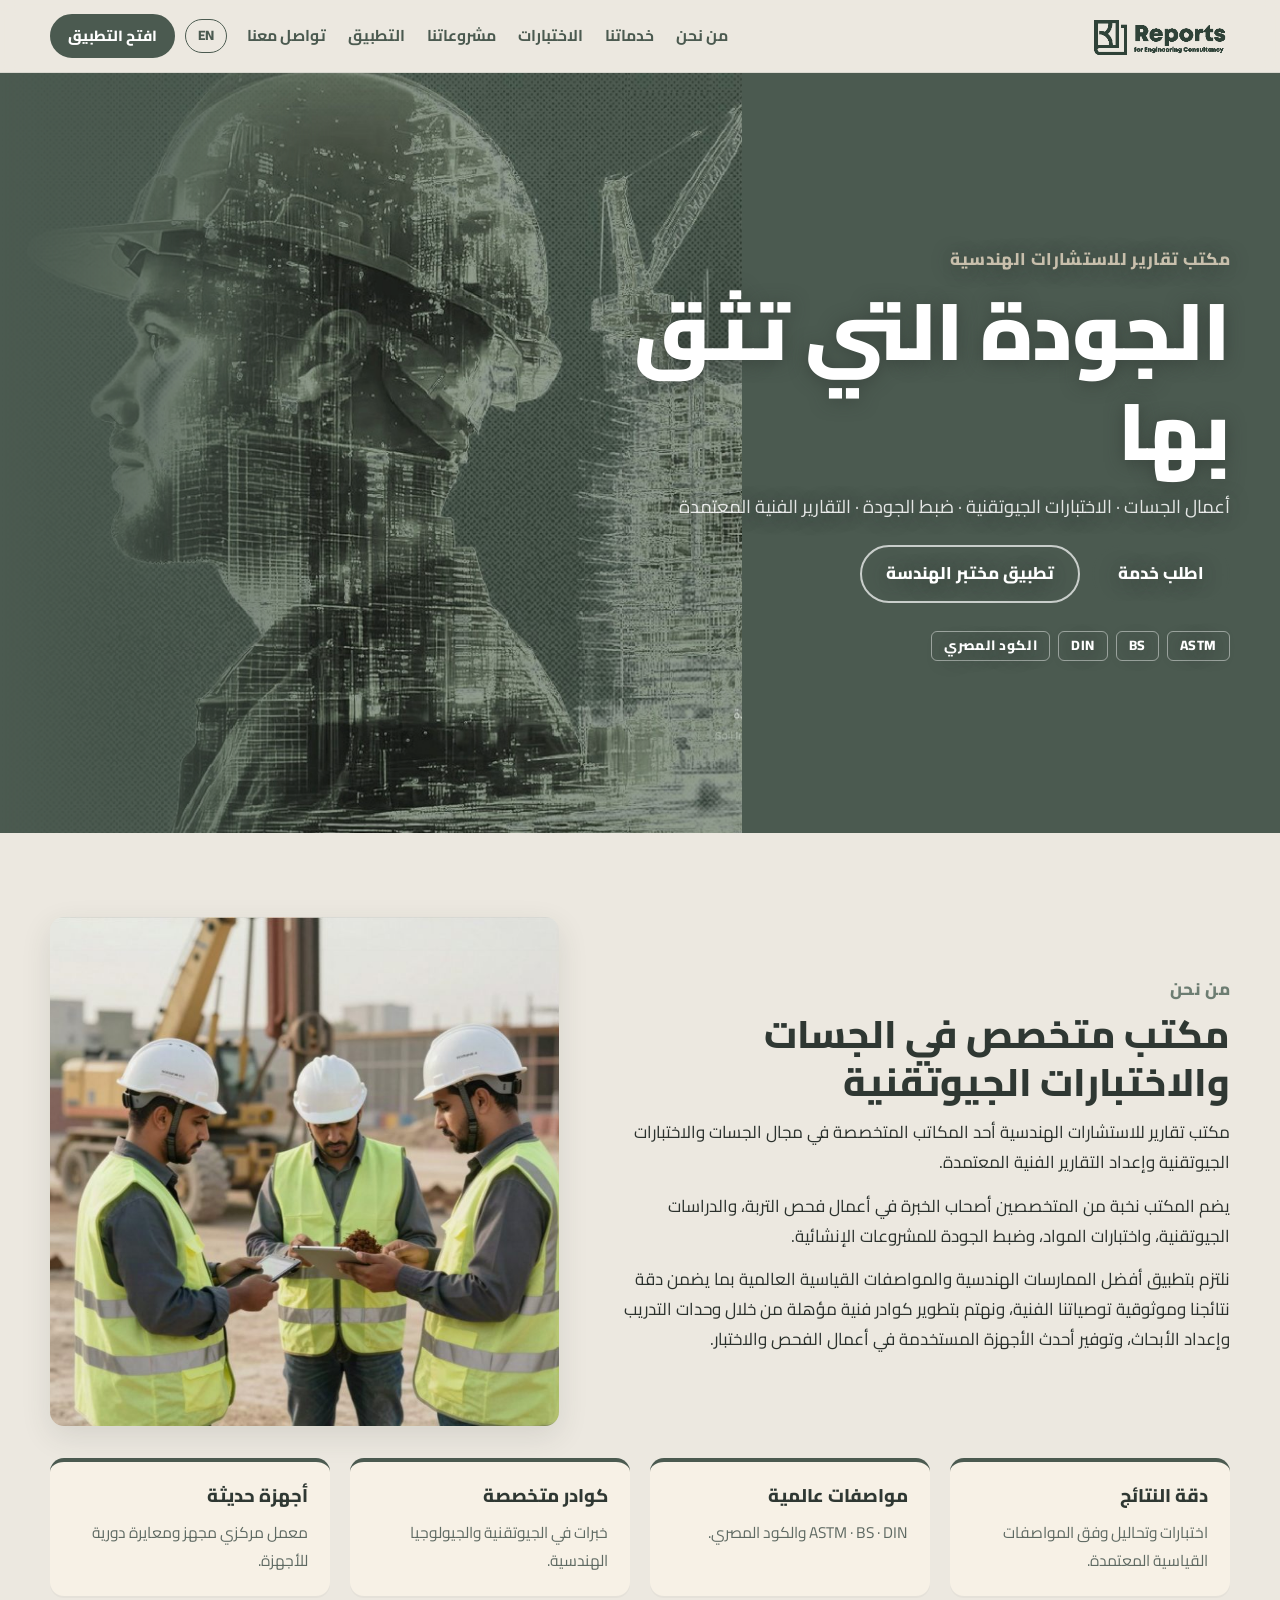
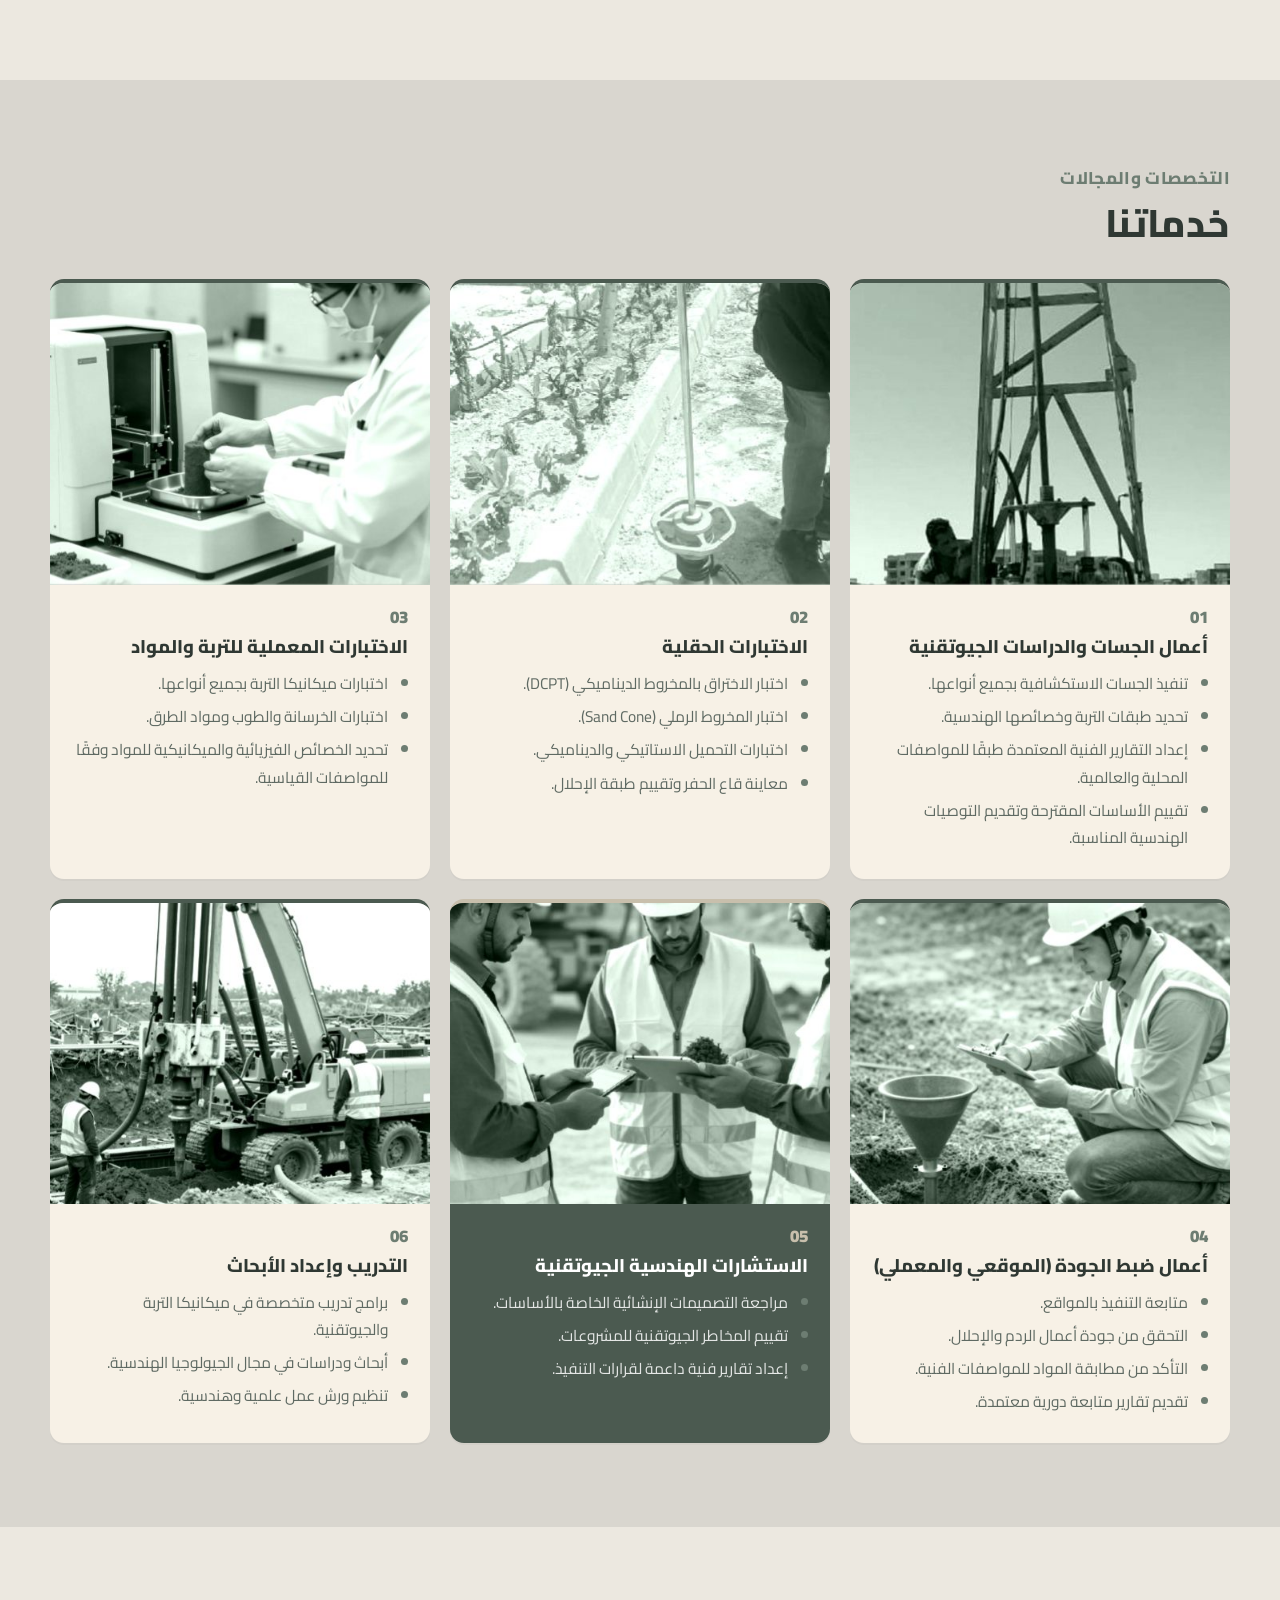
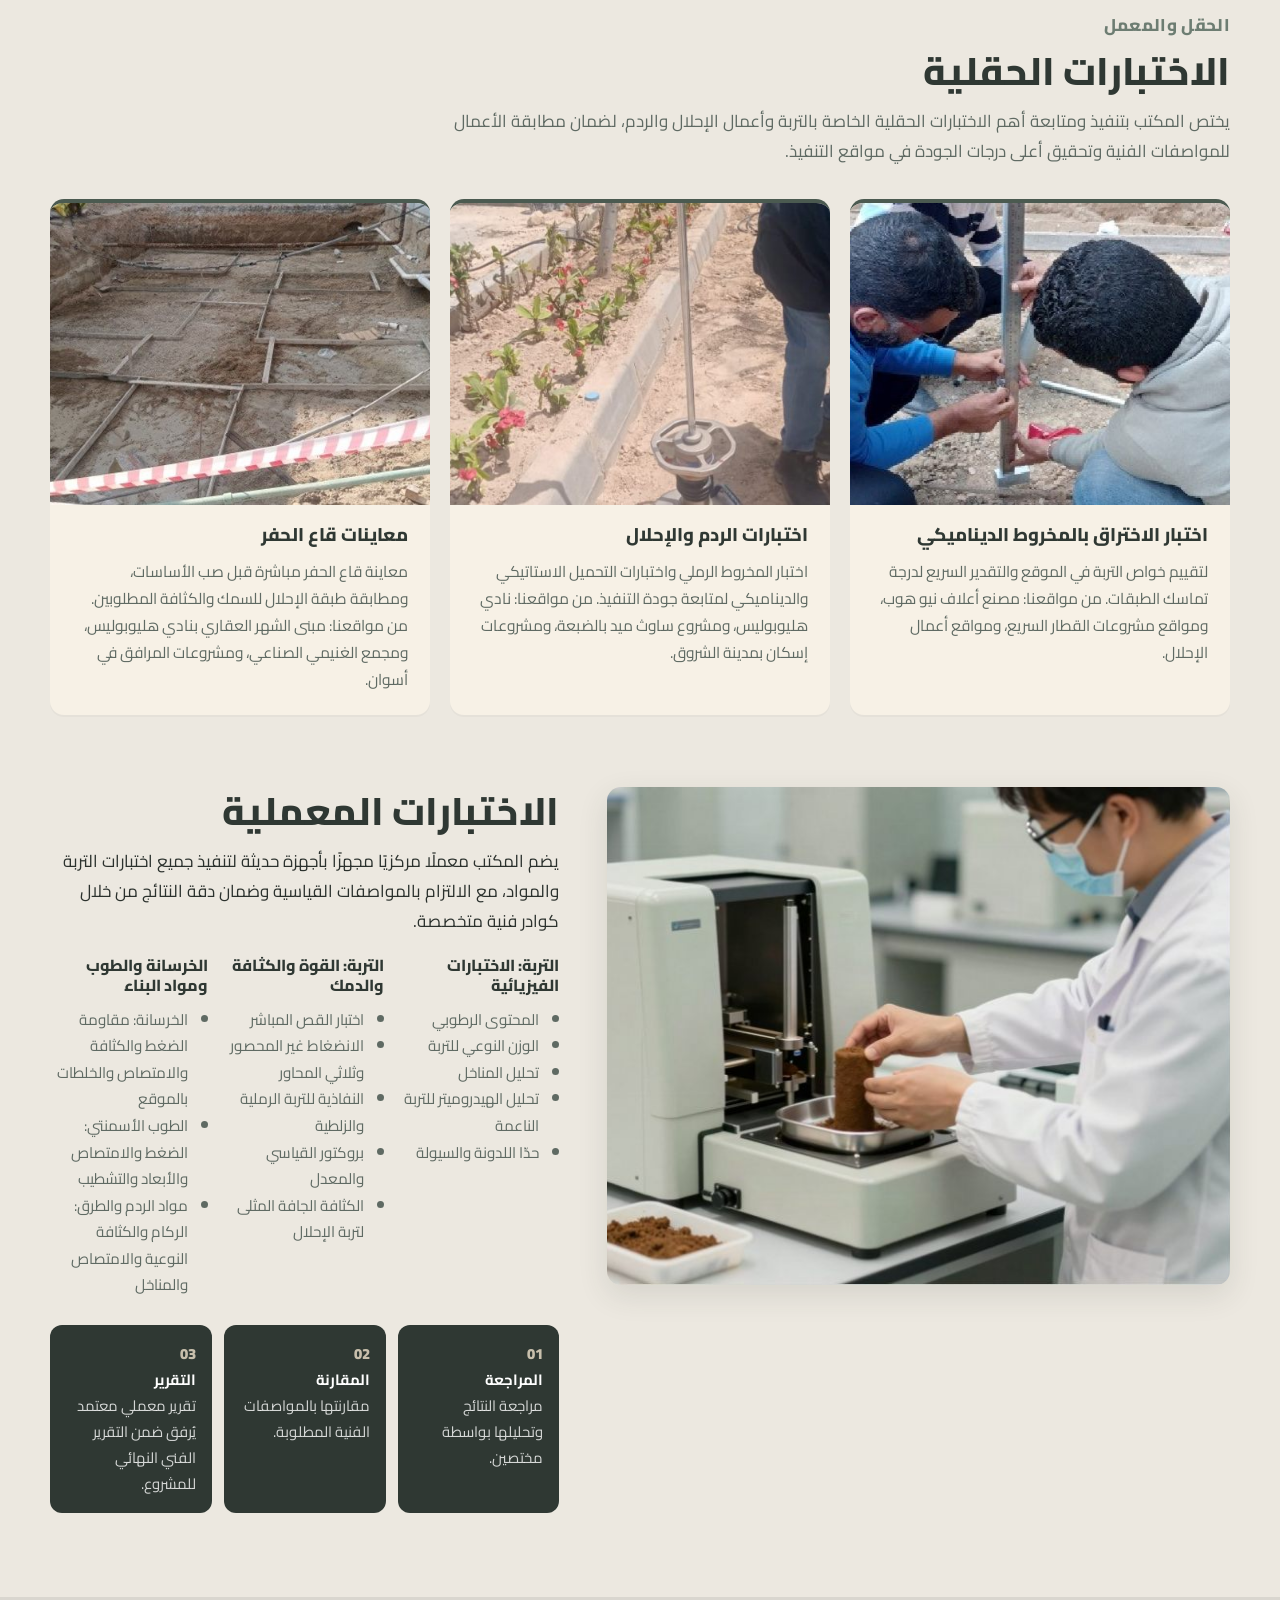
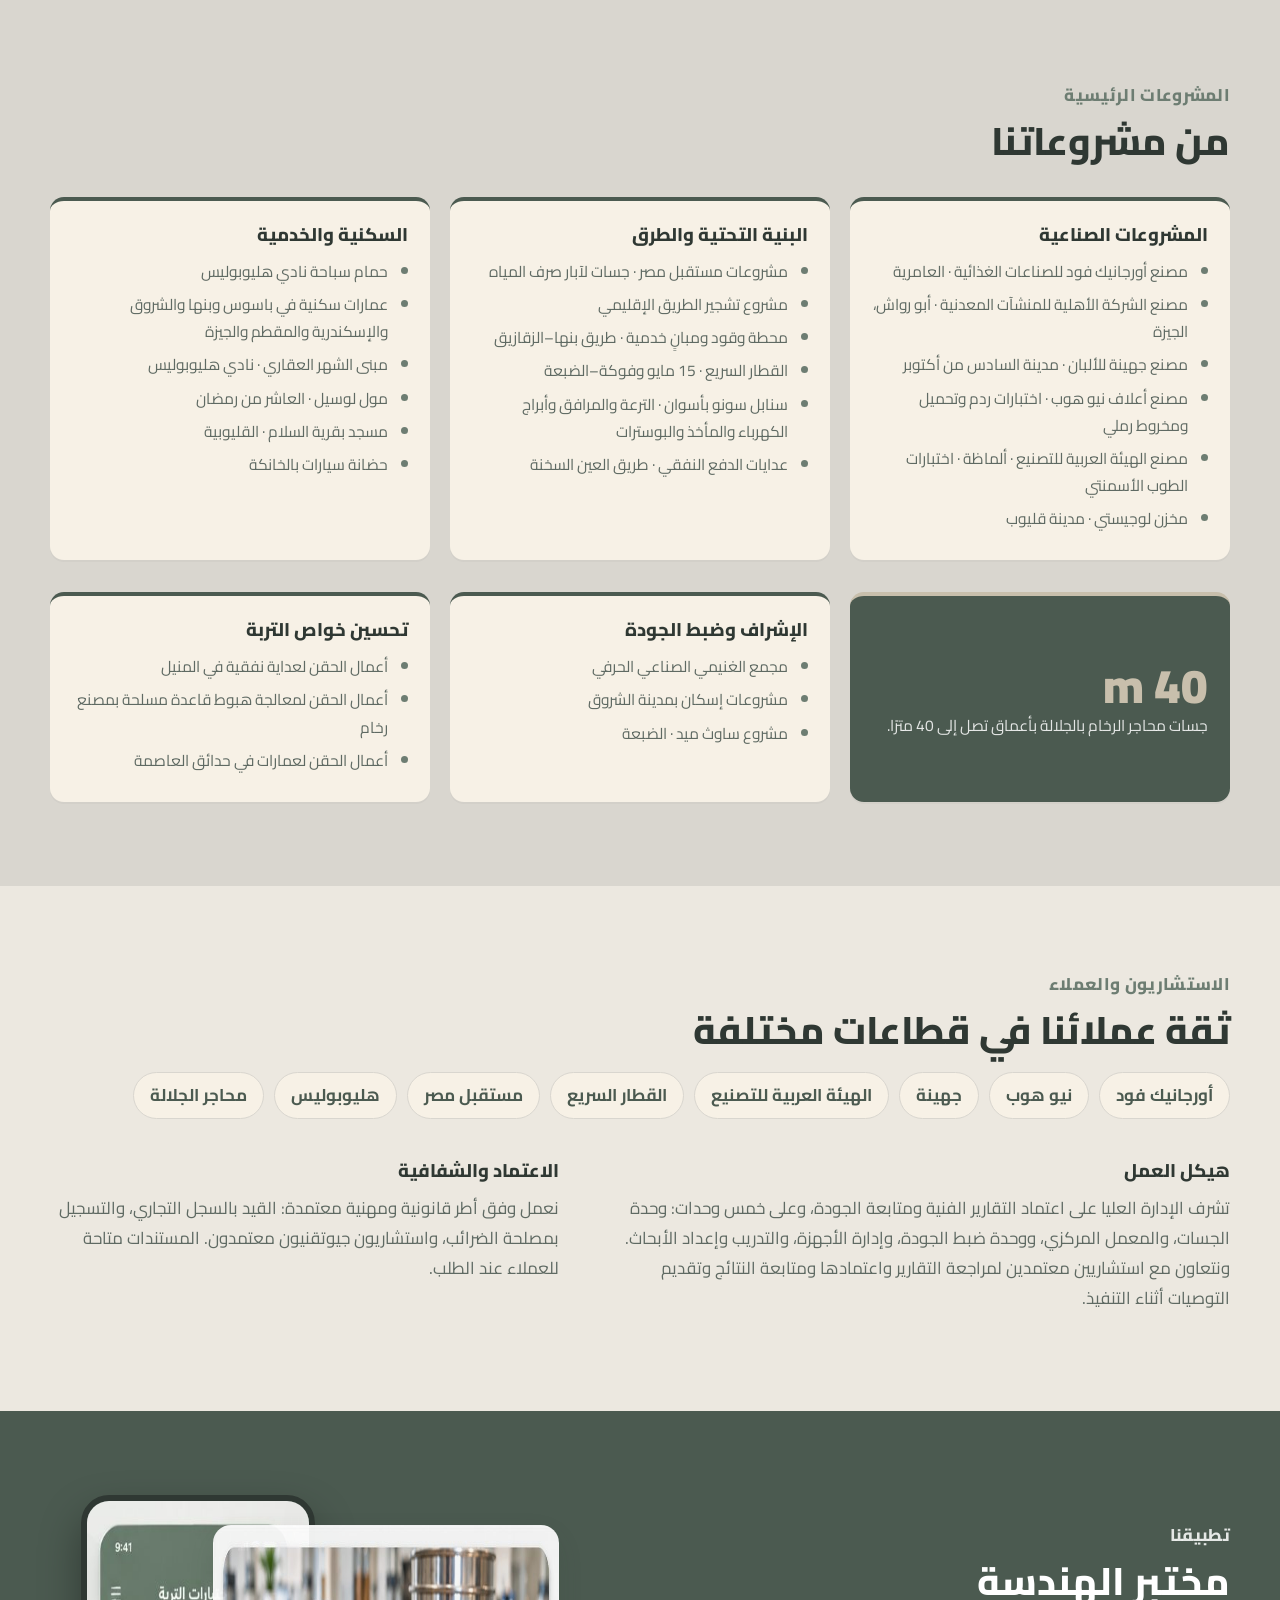
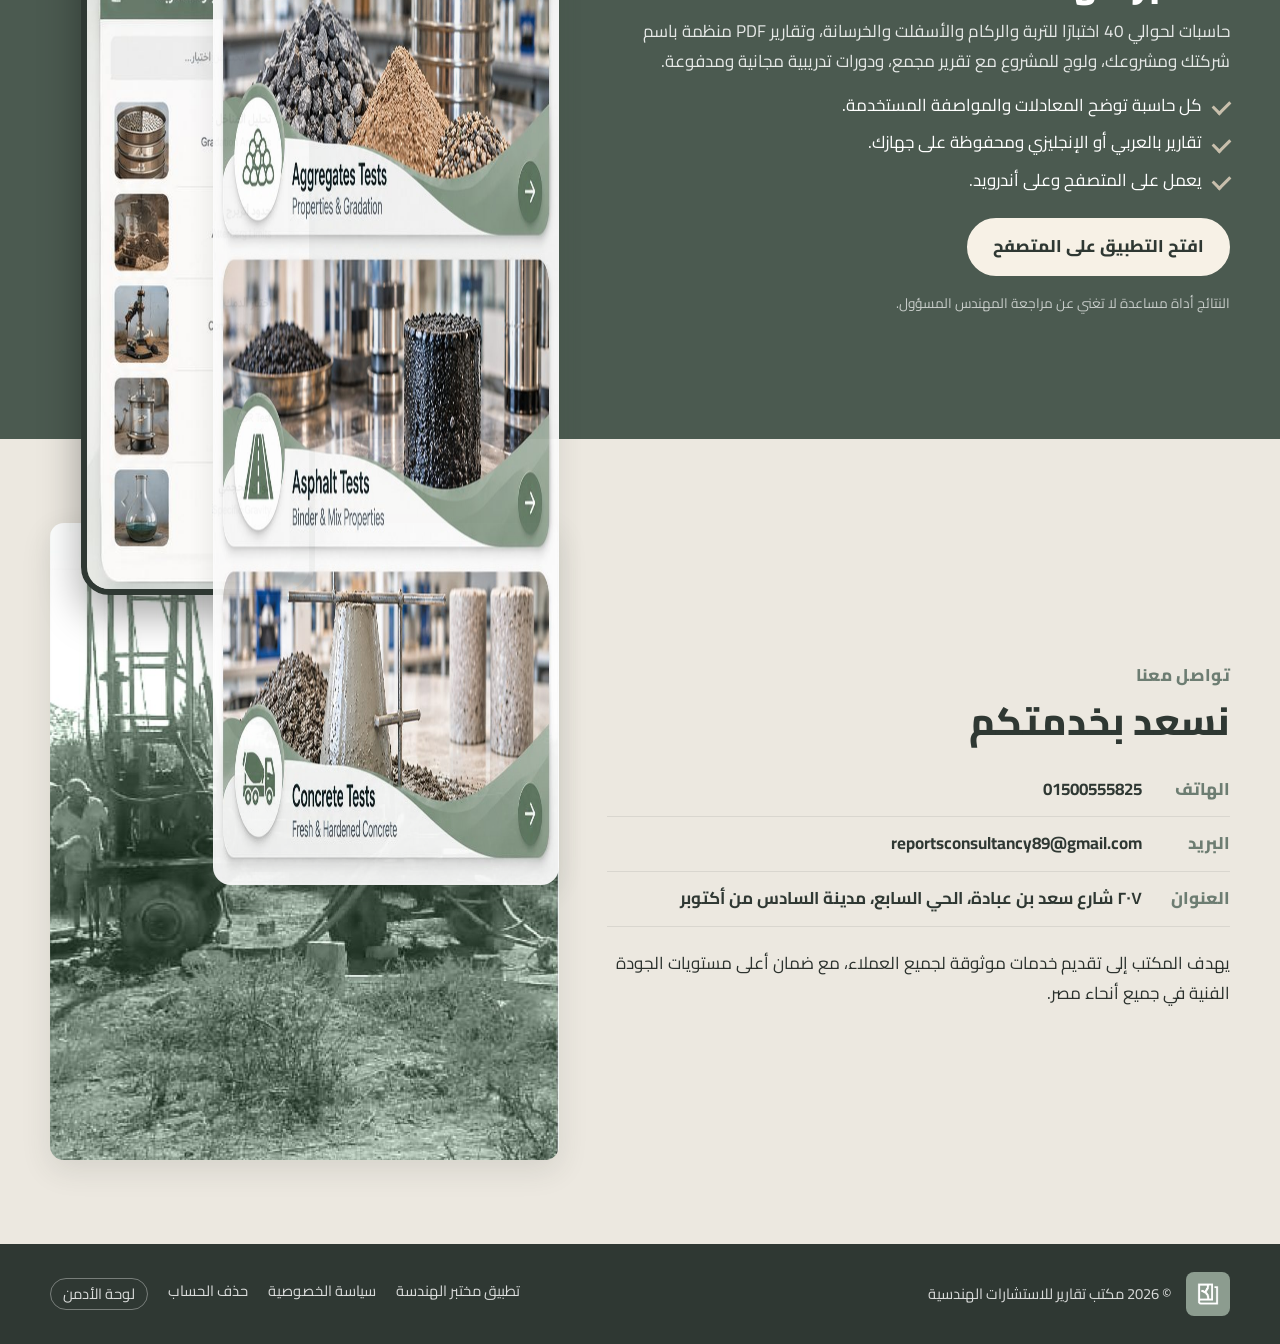
==== index.html @ a9014bc7 "Company website (D-056)" ====
<!doctype html>
<!-- مكتب تقارير للاستشارات الهندسية: company website for reportslab.si
     (D-056). Content from Reports_Company_Profile_2026_AR_EN_v3.pdf.
     Arabic is the page text; data-en holds the English for the switch. -->
<html lang="ar" dir="rtl">
<head>
<meta charset="utf-8">
<meta name="viewport" content="width=device-width, initial-scale=1">
<title>تقارير للاستشارات الهندسية | Reports for Engineering Consultancy</title>
<meta name="description" content="مكتب تقارير للاستشارات الهندسية: أعمال الجسات، الاختبارات الجيوتقنية الحقلية والمعملية، ضبط الجودة، والتقارير الفنية المعتمدة. تطبيق مختبر الهندسة لحاسبات الاختبارات والتقارير.">
<meta name="theme-color" content="#4b5a50">
<link rel="icon" type="image/png" href="favicon.png">
<meta property="og:title" content="Reports for Engineering Consultancy">
<meta property="og:description" content="Soil investigation, geotechnical testing, quality control, and certified technical reports.">
<meta property="og:image" content="assets/img/team.jpg">
<link rel="stylesheet" href="styles.css">
</head>
<body>

<header class="site-header" id="top">
  <div class="wrap header-row">
    <a class="brand" href="#top" aria-label="Reports">
      <img src="assets/img/logo-full.png" alt="Reports for Engineering Consultancy" width="138" height="44">
    </a>
    <nav class="nav" id="nav" aria-label="القائمة">
      <a href="#about" data-en="About">من نحن</a>
      <a href="#services" data-en="Services">خدماتنا</a>
      <a href="#testing" data-en="Testing">الاختبارات</a>
      <a href="#projects" data-en="Projects">مشروعاتنا</a>
      <a href="#app" data-en="The app">التطبيق</a>
      <a href="#contact" data-en="Contact">تواصل معنا</a>
    </nav>
    <div class="header-actions">
      <button class="lang" id="lang" type="button" aria-label="English">EN</button>
      <a class="btn btn-small" href="https://app.reportslab.si" data-en="Open the app">افتح التطبيق</a>
      <button class="menu" id="menu" type="button" aria-label="القائمة" aria-expanded="false" aria-controls="nav">
        <span></span><span></span><span></span>
      </button>
    </div>
  </div>
</header>

<main>
  <section class="hero">
    <img class="hero-img" src="assets/img/hero.jpg" alt="" width="1217" height="1415">
    <div class="wrap hero-content">
      <p class="eyebrow" data-en="Reports for Engineering Consultancy">مكتب تقارير للاستشارات الهندسية</p>
      <h1 data-en="Quality you can trust">الجودة التي تثق بها</h1>
      <p class="lead" data-en="Soil investigation · Geotechnical testing · Quality control · Certified technical reports">أعمال الجسات · الاختبارات الجيوتقنية · ضبط الجودة · التقارير الفنية المعتمدة</p>
      <div class="hero-actions">
        <a class="btn" href="#contact" data-en="Request a service">اطلب خدمة</a>
        <a class="btn btn-ghost" href="#app" data-en="Lab Engineering app">تطبيق مختبر الهندسة</a>
      </div>
      <ul class="badges">
        <li>ASTM</li><li>BS</li><li>DIN</li><li data-en="Egyptian Code">الكود المصري</li>
      </ul>
    </div>
  </section>

  <section class="section" id="about">
    <div class="wrap split">
      <div>
        <p class="eyebrow dark" data-en="Who we are">من نحن</p>
        <h2 data-en="A specialised geotechnical office">مكتب متخصص في الجسات والاختبارات الجيوتقنية</h2>
        <p data-en="Reports for Engineering Consultancy is a specialised office in soil investigation, geotechnical testing, and the preparation of certified technical reports.">مكتب تقارير للاستشارات الهندسية أحد المكاتب المتخصصة في مجال الجسات والاختبارات الجيوتقنية وإعداد التقارير الفنية المعتمدة.</p>
        <p data-en="Our team brings together experienced specialists in soil inspection, geotechnical studies, materials testing, and quality control for construction projects.">يضم المكتب نخبة من المتخصصين أصحاب الخبرة في أعمال فحص التربة، والدراسات الجيوتقنية، واختبارات المواد، وضبط الجودة للمشروعات الإنشائية.</p>
        <p data-en="We apply the best engineering practice and international standards to guarantee accurate results and reliable recommendations, develop qualified staff through our training and research units, and invest in the latest testing equipment.">نلتزم بتطبيق أفضل الممارسات الهندسية والمواصفات القياسية العالمية بما يضمن دقة نتائجنا وموثوقية توصياتنا الفنية، ونهتم بتطوير كوادر فنية مؤهلة من خلال وحدات التدريب وإعداد الأبحاث، وتوفير أحدث الأجهزة المستخدمة في أعمال الفحص والاختبار.</p>
      </div>
      <figure class="photo tall"><img src="assets/img/team.jpg" alt="فريق المكتب في الموقع" data-en-alt="Our team on site" loading="lazy" width="587" height="582"></figure>
    </div>
    <div class="wrap cards four">
      <article class="card"><h3 data-en="Accurate results">دقة النتائج</h3><p data-en="Tests and analyses to approved standard specifications.">اختبارات وتحاليل وفق المواصفات القياسية المعتمدة.</p></article>
      <article class="card"><h3 data-en="International standards">مواصفات عالمية</h3><p data-en="ASTM · BS · DIN and the Egyptian Code.">ASTM · BS · DIN والكود المصري.</p></article>
      <article class="card"><h3 data-en="Specialised team">كوادر متخصصة</h3><p data-en="Expertise in geotechnics and engineering geology.">خبرات في الجيوتقنية والجيولوجيا الهندسية.</p></article>
      <article class="card"><h3 data-en="Modern equipment">أجهزة حديثة</h3><p data-en="A fully equipped central lab with periodic calibration.">معمل مركزي مجهز ومعايرة دورية للأجهزة.</p></article>
    </div>
  </section>

  <section class="section tint" id="services">
    <div class="wrap">
      <p class="eyebrow dark" data-en="Services &amp; specialisations">التخصصات والمجالات</p>
      <h2 data-en="What we do">خدماتنا</h2>
      <div class="cards three services">
        <article class="card service">
          <img src="assets/img/borehole.jpg" alt="" loading="lazy" width="582" height="302">
          <span class="num">01</span>
          <h3 data-en="Soil investigation &amp; geotechnical studies">أعمال الجسات والدراسات الجيوتقنية</h3>
          <ul>
            <li data-en="Exploratory boreholes of all types.">تنفيذ الجسات الاستكشافية بجميع أنواعها.</li>
            <li data-en="Identifying soil layers and their engineering properties.">تحديد طبقات التربة وخصائصها الهندسية.</li>
            <li data-en="Certified technical reports to local and international standards.">إعداد التقارير الفنية المعتمدة طبقًا للمواصفات المحلية والعالمية.</li>
            <li data-en="Evaluating proposed foundations and recommending solutions.">تقييم الأساسات المقترحة وتقديم التوصيات الهندسية المناسبة.</li>
          </ul>
        </article>
        <article class="card service">
          <img src="assets/img/field-test.jpg" alt="" loading="lazy" width="582" height="302">
          <span class="num">02</span>
          <h3 data-en="Field testing">الاختبارات الحقلية</h3>
          <ul>
            <li data-en="Dynamic Cone Penetration Test (DCPT).">اختبار الاختراق بالمخروط الديناميكي (DCPT).</li>
            <li data-en="Sand Cone Test.">اختبار المخروط الرملي (Sand Cone).</li>
            <li data-en="Static and Dynamic Plate Load Tests.">اختبارات التحميل الاستاتيكي والديناميكي.</li>
            <li data-en="Excavation bottom inspection and replacement layer evaluation.">معاينة قاع الحفر وتقييم طبقة الإحلال.</li>
          </ul>
        </article>
        <article class="card service">
          <img src="assets/img/lab-machine.jpg" alt="" loading="lazy" width="582" height="302">
          <span class="num">03</span>
          <h3 data-en="Laboratory testing of soil &amp; materials">الاختبارات المعملية للتربة والمواد</h3>
          <ul>
            <li data-en="All types of soil mechanics tests.">اختبارات ميكانيكا التربة بجميع أنواعها.</li>
            <li data-en="Concrete, brick, and road materials testing.">اختبارات الخرسانة والطوب ومواد الطرق.</li>
            <li data-en="Physical and mechanical properties of materials to standard specifications.">تحديد الخصائص الفيزيائية والميكانيكية للمواد وفقًا للمواصفات القياسية.</li>
          </ul>
        </article>
        <article class="card service">
          <img src="assets/img/sand-cone.jpg" alt="" loading="lazy" width="581" height="301">
          <span class="num">04</span>
          <h3 data-en="Quality control (site &amp; lab)">أعمال ضبط الجودة (الموقعي والمعملي)</h3>
          <ul>
            <li data-en="On-site supervision of execution.">متابعة التنفيذ بالمواقع.</li>
            <li data-en="Verifying backfill and replacement quality.">التحقق من جودة أعمال الردم والإحلال.</li>
            <li data-en="Ensuring materials comply with specifications.">التأكد من مطابقة المواد للمواصفات الفنية.</li>
            <li data-en="Certified periodic follow-up reports.">تقديم تقارير متابعة دورية معتمدة.</li>
          </ul>
        </article>
        <article class="card service dark-card">
          <img src="assets/img/engineers.jpg" alt="" loading="lazy" width="581" height="301">
          <span class="num">05</span>
          <h3 data-en="Geotechnical consulting">الاستشارات الهندسية الجيوتقنية</h3>
          <ul>
            <li data-en="Reviewing foundation structural designs.">مراجعة التصميمات الإنشائية الخاصة بالأساسات.</li>
            <li data-en="Geotechnical risk assessment for projects.">تقييم المخاطر الجيوتقنية للمشروعات.</li>
            <li data-en="Technical reports that support execution decisions.">إعداد تقارير فنية داعمة لقرارات التنفيذ.</li>
          </ul>
        </article>
        <article class="card service">
          <img src="assets/img/piling.jpg" alt="" loading="lazy" width="581" height="301">
          <span class="num">06</span>
          <h3 data-en="Training &amp; research">التدريب وإعداد الأبحاث</h3>
          <ul>
            <li data-en="Specialised training in soil mechanics and geotechnics.">برامج تدريب متخصصة في ميكانيكا التربة والجيوتقنية.</li>
            <li data-en="Research and studies in engineering geology.">أبحاث ودراسات في مجال الجيولوجيا الهندسية.</li>
            <li data-en="Scientific and engineering workshops.">تنظيم ورش عمل علمية وهندسية.</li>
          </ul>
        </article>
      </div>
    </div>
  </section>

  <section class="section" id="testing">
    <div class="wrap">
      <p class="eyebrow dark" data-en="Field &amp; laboratory">الحقل والمعمل</p>
      <h2 data-en="Field testing">الاختبارات الحقلية</h2>
      <p class="intro" data-en="We perform and supervise key field tests for soil, replacement, and backfill works, ensuring compliance with specifications and the highest quality on site.">يختص المكتب بتنفيذ ومتابعة أهم الاختبارات الحقلية الخاصة بالتربة وأعمال الإحلال والردم، لضمان مطابقة الأعمال للمواصفات الفنية وتحقيق أعلى درجات الجودة في مواقع التنفيذ.</p>
      <div class="cards three">
        <article class="card photo-card">
          <img src="assets/img/dcpt.jpg" alt="" loading="lazy" width="582" height="302">
          <h3 data-en="Dynamic Cone Penetration (DCPT)">اختبار الاختراق بالمخروط الديناميكي</h3>
          <p data-en="Evaluates in-situ soil properties and quickly estimates layer compaction. From our sites: New Hope feed factory, high-speed rail sites, and replacement works.">لتقييم خواص التربة في الموقع والتقدير السريع لدرجة تماسك الطبقات. من مواقعنا: مصنع أعلاف نيو هوب، ومواقع مشروعات القطار السريع، ومواقع أعمال الإحلال.</p>
        </article>
        <article class="card photo-card">
          <img src="assets/img/plate-load.jpg" alt="" loading="lazy" width="582" height="302">
          <h3 data-en="Backfill &amp; replacement tests">اختبارات الردم والإحلال</h3>
          <p data-en="Sand cone and static/dynamic plate load tests to monitor execution quality. From our sites: Heliopolis Club, South Med in El Dabaa, and housing in El Shorouk City.">اختبار المخروط الرملي واختبارات التحميل الاستاتيكي والديناميكي لمتابعة جودة التنفيذ. من مواقعنا: نادي هليوبوليس، ومشروع ساوث ميد بالضبعة، ومشروعات إسكان بمدينة الشروق.</p>
        </article>
        <article class="card photo-card">
          <img src="assets/img/excavation.jpg" alt="" loading="lazy" width="582" height="302">
          <h3 data-en="Excavation bottom inspection">معاينات قاع الحفر</h3>
          <p data-en="Direct inspection before pouring foundations, verifying replacement layer thickness and density. From our sites: the Real Estate Registry at Heliopolis Club, El Ghoneimy industrial complex, and utility projects in Aswan.">معاينة قاع الحفر مباشرة قبل صب الأساسات، ومطابقة طبقة الإحلال للسمك والكثافة المطلوبين. من مواقعنا: مبنى الشهر العقاري بنادي هليوبوليس، ومجمع الغنيمي الصناعي، ومشروعات المرافق في أسوان.</p>
        </article>
      </div>

      <div class="split lab">
        <figure class="photo"><img src="assets/img/central-lab.jpg" alt="المعمل المركزي" data-en-alt="Central laboratory" loading="lazy" width="517" height="410"></figure>
        <div>
          <h2 data-en="Laboratory testing">الاختبارات المعملية</h2>
          <p data-en="Our central laboratory is equipped with modern devices for all soil and material tests, following standard specifications with a specialised team ensuring accurate results.">يضم المكتب معملًا مركزيًا مجهزًا بأجهزة حديثة لتنفيذ جميع اختبارات التربة والمواد، مع الالتزام بالمواصفات القياسية وضمان دقة النتائج من خلال كوادر فنية متخصصة.</p>
          <div class="test-lists">
            <div>
              <h3 data-en="Soil: basic physical tests">التربة: الاختبارات الفيزيائية</h3>
              <ul>
                <li data-en="Moisture content">المحتوى الرطوبي</li>
                <li data-en="Specific gravity">الوزن النوعي للتربة</li>
                <li data-en="Sieve analysis">تحليل المناخل</li>
                <li data-en="Hydrometer (fine soil)">تحليل الهيدروميتر للتربة الناعمة</li>
                <li data-en="Plastic &amp; liquid limits">حدّا اللدونة والسيولة</li>
              </ul>
            </div>
            <div>
              <h3 data-en="Soil: strength, density &amp; compaction">التربة: القوة والكثافة والدمك</h3>
              <ul>
                <li data-en="Direct shear">اختبار القص المباشر</li>
                <li data-en="Unconfined and triaxial compression">الانضغاط غير المحصور وثلاثي المحاور</li>
                <li data-en="Permeability of sand &amp; gravel">النفاذية للتربة الرملية والزلطية</li>
                <li data-en="Standard &amp; modified Proctor">بروكتور القياسي والمعدل</li>
                <li data-en="Max. dry density of replacement soil">الكثافة الجافة المثلى لتربة الإحلال</li>
              </ul>
            </div>
            <div>
              <h3 data-en="Concrete, brick &amp; building materials">الخرسانة والطوب ومواد البناء</h3>
              <ul>
                <li data-en="Concrete: compressive strength, density, absorption, site mixes">الخرسانة: مقاومة الضغط والكثافة والامتصاص والخلطات بالموقع</li>
                <li data-en="Cement brick: strength, absorption, dimensions, finish">الطوب الأسمنتي: الضغط والامتصاص والأبعاد والتشطيب</li>
                <li data-en="Backfill &amp; road materials: aggregates, specific gravity, absorption, sieve analysis">مواد الردم والطرق: الركام والكثافة النوعية والامتصاص والمناخل</li>
              </ul>
            </div>
          </div>
          <ol class="steps">
            <li><strong data-en="Review">المراجعة</strong> <span data-en="Results reviewed and analysed by specialists.">مراجعة النتائج وتحليلها بواسطة مختصين.</span></li>
            <li><strong data-en="Compare">المقارنة</strong> <span data-en="Compared against the required specifications.">مقارنتها بالمواصفات الفنية المطلوبة.</span></li>
            <li><strong data-en="Report">التقرير</strong> <span data-en="A certified lab report attached to the final project report.">تقرير معملي معتمد يُرفق ضمن التقرير الفني النهائي للمشروع.</span></li>
          </ol>
        </div>
      </div>
    </div>
  </section>

  <section class="section tint" id="projects">
    <div class="wrap">
      <p class="eyebrow dark" data-en="Key projects">المشروعات الرئيسية</p>
      <h2 data-en="Projects we worked on">من مشروعاتنا</h2>
      <div class="cards three">
        <article class="card">
          <h3 data-en="Industrial">المشروعات الصناعية</h3>
          <ul>
            <li data-en="Organic Food Industries factory · El Amreya">مصنع أورجانيك فود للصناعات الغذائية · العامرية</li>
            <li data-en="Al Ahleya Metal Structures factory · Abu Rawash, Giza">مصنع الشركة الأهلية للمنشآت المعدنية · أبو رواش، الجيزة</li>
            <li data-en="Juhayna Dairy factory · 6th of October City">مصنع جهينة للألبان · مدينة السادس من أكتوبر</li>
            <li data-en="New Hope feed factory · backfill, load and sand cone tests">مصنع أعلاف نيو هوب · اختبارات ردم وتحميل ومخروط رملي</li>
            <li data-en="AOI factory · Almaza · cement brick tests">مصنع الهيئة العربية للتصنيع · ألماظة · اختبارات الطوب الأسمنتي</li>
            <li data-en="Logistics warehouse · Qalyub">مخزن لوجيستي · مدينة قليوب</li>
          </ul>
        </article>
        <article class="card">
          <h3 data-en="Infrastructure &amp; roads">البنية التحتية والطرق</h3>
          <ul>
            <li data-en="Mostakbal Misr · boreholes for drainage wells">مشروعات مستقبل مصر · جسات لآبار صرف المياه</li>
            <li data-en="Regional Ring Road afforestation">مشروع تشجير الطريق الإقليمي</li>
            <li data-en="Fuel station &amp; service buildings · Benha–Zagazig road">محطة وقود ومبانٍ خدمية · طريق بنها–الزقازيق</li>
            <li data-en="High-speed rail · 15th of May and Fouka–El Dabaa">القطار السريع · 15 مايو وفوكة–الضبعة</li>
            <li data-en="Sanabel Sono, Aswan · canal, utilities, power towers, intake, boosters">سنابل سونو بأسوان · الترعة والمرافق وأبراج الكهرباء والمأخذ والبوسترات</li>
            <li data-en="Pipe-jacking crossings · Ain Sokhna road">عدايات الدفع النفقي · طريق العين السخنة</li>
          </ul>
        </article>
        <article class="card">
          <h3 data-en="Residential &amp; services">السكنية والخدمية</h3>
          <ul>
            <li data-en="Heliopolis Club swimming pool">حمام سباحة نادي هليوبوليس</li>
            <li data-en="Residential buildings in Basous, Benha, El Shorouk, Alexandria, Mokattam, Giza">عمارات سكنية في باسوس وبنها والشروق والإسكندرية والمقطم والجيزة</li>
            <li data-en="Real Estate Registry · Heliopolis Club">مبنى الشهر العقاري · نادي هليوبوليس</li>
            <li data-en="Lusail Mall · 10th of Ramadan City">مول لوسيل · العاشر من رمضان</li>
            <li data-en="Mosque in El Salam village, Qalyubia">مسجد بقرية السلام · القليوبية</li>
            <li data-en="Car park in El Khanka">حضانة سيارات بالخانكة</li>
          </ul>
        </article>
      </div>
      <div class="cards three">
        <article class="card dark-card stat"><span class="big">40 m</span><p data-en="Boreholes in El Galala marble quarries down to 40 m.">جسات محاجر الرخام بالجلالة بأعماق تصل إلى 40 مترًا.</p></article>
        <article class="card">
          <h3 data-en="Supervision &amp; quality control">الإشراف وضبط الجودة</h3>
          <ul>
            <li data-en="El Ghoneimy industrial crafts complex">مجمع الغنيمي الصناعي الحرفي</li>
            <li data-en="Housing projects in El Shorouk City">مشروعات إسكان بمدينة الشروق</li>
            <li data-en="South Med project · El Dabaa">مشروع ساوث ميد · الضبعة</li>
          </ul>
        </article>
        <article class="card">
          <h3 data-en="Soil improvement">تحسين خواص التربة</h3>
          <ul>
            <li data-en="Grouting for a tunnel crossing in El Manial">أعمال الحقن لعداية نفقية في المنيل</li>
            <li data-en="Grouting to treat a settled reinforced base at a marble factory">أعمال الحقن لمعالجة هبوط قاعدة مسلحة بمصنع رخام</li>
            <li data-en="Grouting for buildings in Hadayek El Asema">أعمال الحقن لعمارات في حدائق العاصمة</li>
          </ul>
        </article>
      </div>
    </div>
  </section>

  <section class="section" id="clients">
    <div class="wrap">
      <p class="eyebrow dark" data-en="Consultants &amp; clients">الاستشاريون والعملاء</p>
      <h2 data-en="Trusted across sectors">ثقة عملائنا في قطاعات مختلفة</h2>
      <div class="chips">
        <span data-en="Organic Food">أورجانيك فود</span><span data-en="New Hope">نيو هوب</span><span data-en="Juhayna">جهينة</span><span data-en="Arab Organization for Industrialization">الهيئة العربية للتصنيع</span><span data-en="High-speed rail">القطار السريع</span><span data-en="Mostakbal Misr">مستقبل مصر</span><span data-en="Heliopolis">هليوبوليس</span><span data-en="El Galala quarries">محاجر الجلالة</span>
      </div>
      <div class="split org">
        <div>
          <h3 data-en="How we work">هيكل العمل</h3>
          <p data-en="Senior management approves technical reports, follows quality, and supervises five units: the borehole unit, the central laboratory, the QC unit, the equipment division, and training &amp; research. We work with certified consultants who review and approve reports, follow test results, and give recommendations during execution.">تشرف الإدارة العليا على اعتماد التقارير الفنية ومتابعة الجودة، وعلى خمس وحدات: وحدة الجسات، والمعمل المركزي، ووحدة ضبط الجودة، وإدارة الأجهزة، والتدريب وإعداد الأبحاث. ونتعاون مع استشاريين معتمدين لمراجعة التقارير واعتمادها ومتابعة النتائج وتقديم التوصيات أثناء التنفيذ.</p>
        </div>
        <div>
          <h3 data-en="Accreditation &amp; transparency">الاعتماد والشفافية</h3>
          <p data-en="We work within approved legal and professional frameworks: commercial registry, tax registration, and accredited geotechnical consultants. Documents are available to clients on request.">نعمل وفق أطر قانونية ومهنية معتمدة: القيد بالسجل التجاري، والتسجيل بمصلحة الضرائب، واستشاريون جيوتقنيون معتمدون. المستندات متاحة للعملاء عند الطلب.</p>
        </div>
      </div>
    </div>
  </section>

  <section class="section app" id="app">
    <div class="wrap split">
      <div>
        <p class="eyebrow" data-en="Our app">تطبيقنا</p>
        <h2 data-en="Lab Engineering (مختبر الهندسة)">مختبر الهندسة</h2>
        <p data-en="Calculators for about 40 soil, aggregate, asphalt and concrete tests, with organised PDF reports carrying your company and project details, a project log with combined reports, and free and paid training courses.">حاسبات لحوالي 40 اختبارًا للتربة والركام والأسفلت والخرسانة، وتقارير PDF منظمة باسم شركتك ومشروعك، ولوج للمشروع مع تقرير مجمع، ودورات تدريبية مجانية ومدفوعة.</p>
        <ul class="ticks">
          <li data-en="Each calculator shows its equations and standard.">كل حاسبة توضح المعادلات والمواصفة المستخدمة.</li>
          <li data-en="Reports in Arabic or English, saved on your device.">تقارير بالعربي أو الإنجليزي ومحفوظة على جهازك.</li>
          <li data-en="Works in the browser and on Android.">يعمل على المتصفح وعلى أندرويد.</li>
        </ul>
        <div class="hero-actions">
          <a class="btn btn-light" href="https://app.reportslab.si" data-en="Open in the browser">افتح التطبيق على المتصفح</a>
        </div>
        <p class="small" data-en="Results support, and do not replace, the responsible engineer's review.">النتائج أداة مساعدة لا تغني عن مراجعة المهندس المسؤول.</p>
      </div>
      <div class="app-visual">
        <img class="phone" src="assets/img/app-screen.jpg" alt="شاشة من تطبيق مختبر الهندسة" data-en-alt="A screen of the Lab Engineering app" loading="lazy" width="312" height="700">
        <img class="cats" src="assets/img/test-categories.jpg" alt="" loading="lazy" width="900" height="960">
      </div>
    </div>
  </section>

  <section class="section contact" id="contact">
    <div class="wrap split">
      <div>
        <p class="eyebrow dark" data-en="Contact us">تواصل معنا</p>
        <h2 data-en="Get in touch">نسعد بخدمتكم</h2>
        <ul class="contact-list">
          <li><span data-en="Phone">الهاتف</span><a href="tel:+201500555825" dir="ltr">01500555825</a></li>
          <li><span data-en="Email">البريد</span><a href="mailto:reportsconsultancy89@gmail.com" dir="ltr">reportsconsultancy89@gmail.com</a></li>
          <li><span data-en="Address">العنوان</span><a href="https://www.google.com/maps/search/?api=1&amp;query=207+Saad+Ibn+Ebada+St+7th+District+6th+of+October+City+Egypt" target="_blank" rel="noopener" data-en="207 Saad Ibn Ebada St., 7th District, 6th of October City, Egypt">٢٠٧ شارع سعد بن عبادة، الحي السابع، مدينة السادس من أكتوبر</a></li>
        </ul>
        <p data-en="Our goal is to deliver reliable services to every client, with the highest technical quality across Egypt.">يهدف المكتب إلى تقديم خدمات موثوقة لجميع العملاء، مع ضمان أعلى مستويات الجودة الفنية في جميع أنحاء مصر.</p>
      </div>
      <figure class="photo"><img src="assets/img/drilling-rig.jpg" alt="ماكينة جسات في الموقع" data-en-alt="Drilling rig on site" loading="lazy" width="677" height="1133"></figure>
    </div>
  </section>
</main>

<footer class="site-footer">
  <div class="wrap footer-row">
    <div>
      <img src="assets/img/logo-mark.jpg" alt="" width="44" height="44">
      <p data-en="© 2026 Reports for Engineering Consultancy">© 2026 مكتب تقارير للاستشارات الهندسية</p>
    </div>
    <nav class="footer-links" aria-label="روابط">
      <a href="https://app.reportslab.si" data-en="Lab Engineering app">تطبيق مختبر الهندسة</a>
      <a href="https://m-nabil87.github.io/engineering-lab/privacy.html" data-en="Privacy policy">سياسة الخصوصية</a>
      <a href="https://m-nabil87.github.io/engineering-lab/" data-en="Delete account">حذف الحساب</a>
      <a class="admin-link" href="https://app.reportslab.si/#/admin" data-en="Admin panel">لوحة الأدمن</a>
    </nav>
  </div>
</footer>

<script src="main.js"></script>
</body>
</html>
---- styles.css ----
/* Reports for Engineering Consultancy: colours and type from the company
   profile (sage greens on warm beige). */
@font-face {
  font-family: "Cairo";
  src: url("assets/fonts/Cairo-Variable.ttf") format("truetype");
  font-weight: 200 1000;
  font-display: swap;
}

:root {
  --green-900: #2f3833;
  --green-700: #4b5a50;
  --green-500: #6d7d72;
  --green-300: #8c9c8f;
  --beige-100: #f7f1e6;
  --beige-200: #ece8e0;
  --beige-300: #d9d6cf;
  --sand: #c8bfac;
  --text: #2b312d;
  --muted: #5f6a63;
  --white: #ffffff;
  --radius: 14px;
  --shadow: 0 10px 30px rgba(47, 56, 51, 0.12);
  --wrap: 1180px;
}

* { box-sizing: border-box; }
html { scroll-behavior: smooth; scroll-padding-top: 84px; }
body {
  margin: 0;
  font-family: "Cairo", "Segoe UI", Tahoma, Arial, sans-serif;
  color: var(--text);
  background: var(--beige-200);
  line-height: 1.75;
  font-size: 17px;
}
html[dir="ltr"] body { line-height: 1.6; }
img { max-width: 100%; display: block; }
a { color: inherit; }
h1, h2, h3 { line-height: 1.25; margin: 0 0 12px; }
h2 { font-size: clamp(1.6rem, 3.2vw, 2.4rem); font-weight: 800; color: var(--green-900); }
h3 { font-size: 1.15rem; font-weight: 800; color: var(--green-900); }
p { margin: 0 0 14px; }
ul { margin: 0; padding-inline-start: 20px; }

.wrap { width: min(var(--wrap), 100% - 32px); margin-inline: auto; }

/* Header */
.site-header {
  position: sticky; top: 0; z-index: 20;
  background: rgba(236, 232, 224, 0.94);
  backdrop-filter: blur(8px);
  border-bottom: 1px solid rgba(75, 90, 80, 0.12);
}
.header-row { display: flex; align-items: center; gap: 20px; min-height: 72px; }
.brand img { height: 44px; width: auto; }
.nav { display: flex; gap: 22px; margin-inline-start: auto; }
.nav a { text-decoration: none; font-weight: 700; color: var(--green-700); font-size: 0.98rem; }
.nav a:hover { color: var(--green-900); }
.header-actions { display: flex; align-items: center; gap: 10px; }
.lang {
  font: inherit; font-weight: 800; font-size: 0.85rem;
  border: 1.5px solid var(--green-700); color: var(--green-700);
  background: transparent; border-radius: 999px; padding: 4px 12px; cursor: pointer;
}
.menu { display: none; background: none; border: 0; padding: 8px; cursor: pointer; }
.menu span { display: block; width: 22px; height: 2px; background: var(--green-900); margin: 5px 0; }

/* Buttons */
.btn {
  display: inline-block; text-decoration: none; font-weight: 800;
  background: var(--green-700); color: var(--white);
  padding: 12px 24px; border-radius: 999px; border: 2px solid var(--green-700);
  transition: transform 0.15s ease, background 0.15s ease;
}
.btn:hover { background: var(--green-900); border-color: var(--green-900); transform: translateY(-1px); }
.btn-small { padding: 7px 16px; font-size: 0.92rem; }
.btn-ghost { background: transparent; color: var(--white); border-color: rgba(255, 255, 255, 0.7); }
.btn-ghost:hover { background: rgba(255, 255, 255, 0.12); border-color: var(--white); }
.btn-light { background: var(--beige-100); color: var(--green-900); border-color: var(--beige-100); }
.btn-light:hover { background: var(--white); border-color: var(--white); color: var(--green-900); }

/* Hero */
.hero {
  position: relative; overflow: hidden;
  background: var(--green-700); color: var(--white);
  min-height: min(88vh, 760px); display: flex; align-items: center;
}
.hero-img {
  position: absolute; inset-block: 0; inset-inline-end: 0;
  height: 100%; width: 58%; object-fit: cover; object-position: left center;
  opacity: 0.9;
  -webkit-mask-image: linear-gradient(to left, #000 55%, transparent);
  mask-image: linear-gradient(to left, #000 55%, transparent);
}
html[dir="ltr"] .hero-img {
  -webkit-mask-image: linear-gradient(to right, #000 55%, transparent);
  mask-image: linear-gradient(to right, #000 55%, transparent);
}
.hero-content { position: relative; padding-block: 80px; text-shadow: 0 2px 18px rgba(47, 56, 51, 0.65); }
.hero-content > * { max-width: 600px; }
.hero h1 { font-size: clamp(2.6rem, 7vw, 5rem); font-weight: 900; margin-bottom: 10px; }
.eyebrow { font-weight: 800; letter-spacing: 0.02em; color: var(--sand); margin-bottom: 6px; }
.eyebrow.dark { color: var(--green-500); }
.lead { font-size: 1.15rem; color: rgba(255, 255, 255, 0.86); }
.hero-actions { display: flex; flex-wrap: wrap; gap: 12px; margin-top: 22px; }
.badges { list-style: none; padding: 0; margin-top: 28px; display: flex; flex-wrap: wrap; gap: 8px; }
.badges li {
  border: 1px solid rgba(255, 255, 255, 0.45); border-radius: 6px;
  padding: 2px 12px; font-weight: 800; font-size: 0.85rem; letter-spacing: 0.04em;
}

/* Sections */
.section { padding-block: 84px; }
.section.tint { background: var(--beige-300); }
.intro { max-width: 820px; color: var(--muted); }
.split { display: grid; grid-template-columns: 1.1fr 0.9fr; gap: 48px; align-items: center; }
.photo { margin: 0; border-radius: var(--radius); overflow: hidden; box-shadow: var(--shadow); }
.photo img { width: 100%; height: 100%; object-fit: cover; }
.photo.tall img { aspect-ratio: 1 / 1; }

/* Cards */
.cards { display: grid; gap: 20px; margin-top: 32px; }
.cards.four { grid-template-columns: repeat(4, 1fr); }
.cards.three { grid-template-columns: repeat(3, 1fr); }
.card {
  background: var(--beige-100); border-radius: var(--radius);
  padding: 22px; border-top: 4px solid var(--green-700);
  box-shadow: 0 2px 0 rgba(47, 56, 51, 0.04);
}
.card p { color: var(--muted); margin: 0; font-size: 0.97rem; }
.card ul { color: var(--muted); font-size: 0.97rem; }
.card li { margin-bottom: 6px; }
.card li::marker { color: var(--green-500); }
.dark-card { background: var(--green-700); color: var(--white); border-top-color: var(--sand); }
.dark-card h3 { color: var(--white); }
.dark-card p, .dark-card ul { color: rgba(255, 255, 255, 0.85); }
.service { padding: 0; overflow: hidden; display: flex; flex-direction: column; }
.service img { width: 100%; aspect-ratio: 16 / 9; object-fit: cover; }
.service .num { display: block; padding: 18px 22px 0; font-weight: 900; color: var(--green-500); }
.service h3 { padding: 2px 22px 0; }
.service ul { padding: 0 42px 22px 22px; }
html[dir="ltr"] .service ul { padding: 0 22px 22px 42px; }
.dark-card .num { color: var(--sand); }
.photo-card { padding: 0; overflow: hidden; }
.photo-card img { width: 100%; aspect-ratio: 16 / 9; object-fit: cover; }
.photo-card h3, .photo-card p { padding-inline: 22px; }
.photo-card h3 { padding-top: 18px; }
.photo-card p { padding-bottom: 22px; }
.stat { display: flex; flex-direction: column; justify-content: center; }
.stat .big { font-size: 3rem; font-weight: 900; color: var(--sand); line-height: 1.1; }

.lab { margin-top: 72px; align-items: start; }
.lab .photo img { aspect-ratio: 4 / 3.2; }
.test-lists { display: grid; grid-template-columns: repeat(3, 1fr); gap: 18px; margin-top: 18px; }
.test-lists h3 { font-size: 1rem; }
.test-lists ul { color: var(--muted); font-size: 0.95rem; }
.steps { list-style: none; padding: 0; margin: 26px 0 0; display: grid; grid-template-columns: repeat(3, 1fr); gap: 12px; counter-reset: step; }
.steps li {
  counter-increment: step; background: var(--green-900); color: var(--white);
  border-radius: 12px; padding: 16px; font-size: 0.93rem;
}
.steps li::before { content: counter(step, decimal-leading-zero); display: block; color: var(--sand); font-weight: 900; }
.steps strong { display: block; }
.steps span { color: rgba(255, 255, 255, 0.8); }

.chips { display: flex; flex-wrap: wrap; gap: 10px; margin: 18px 0 40px; }
.chips span {
  background: var(--beige-100); border: 1px solid var(--beige-300);
  padding: 8px 16px; border-radius: 999px; font-weight: 700; color: var(--green-700);
}
.org { align-items: start; }
.org p { color: var(--muted); }

/* App */
.app { background: var(--green-700); color: var(--white); }
.app h2 { color: var(--white); }
.app p { color: rgba(255, 255, 255, 0.86); }
.ticks { list-style: none; padding: 0; margin: 0 0 8px; }
.ticks li { padding-inline-start: 28px; position: relative; margin-bottom: 8px; }
.ticks li::before {
  content: ""; position: absolute; inset-inline-start: 0; top: 0.55em;
  width: 14px; height: 8px; border-left: 3px solid var(--sand); border-bottom: 3px solid var(--sand);
  transform: rotate(-45deg);
}
.small { font-size: 0.85rem; opacity: 0.8; margin-top: 16px; }
.app-visual { position: relative; min-height: 460px; }
.app-visual .cats {
  position: absolute; inset-inline-start: 0; top: 30px; width: 68%;
  border-radius: 18px; box-shadow: var(--shadow); opacity: 0.95;
}
.app-visual .phone {
  position: absolute; inset-inline-end: 6%; top: 0; width: 46%; max-width: 260px;
  border-radius: 28px; border: 6px solid var(--green-900); box-shadow: 0 20px 40px rgba(0, 0, 0, 0.35);
}

/* Contact */
.contact-list { list-style: none; padding: 0; margin: 18px 0 22px; }
.contact-list li {
  display: flex; gap: 16px; align-items: baseline; padding: 12px 0;
  border-bottom: 1px solid var(--beige-300);
}
.contact-list span { min-width: 72px; font-weight: 800; color: var(--green-500); }
.contact-list a { font-weight: 700; text-decoration: none; color: var(--green-900); word-break: break-word; }
.contact-list a:hover { text-decoration: underline; }
.contact .photo img { aspect-ratio: 4 / 5; }

/* Footer */
.site-footer { background: var(--green-900); color: rgba(255, 255, 255, 0.82); padding-block: 28px; }
.footer-row { display: flex; align-items: center; justify-content: space-between; gap: 20px; flex-wrap: wrap; }
.footer-row > div { display: flex; align-items: center; gap: 14px; }
.footer-row img { border-radius: 8px; }
.footer-row p { margin: 0; font-size: 0.92rem; }
.footer-links { display: flex; flex-wrap: wrap; gap: 8px 20px; }
.footer-links a { text-decoration: none; font-size: 0.92rem; }
.footer-links a:hover { color: var(--white); text-decoration: underline; }
.admin-link {
  border: 1px solid rgba(255, 255, 255, 0.35); border-radius: 999px; padding: 2px 12px;
}

/* Small screens */
@media (max-width: 980px) {
  .cards.four { grid-template-columns: repeat(2, 1fr); }
  .cards.three, .test-lists { grid-template-columns: 1fr 1fr; }
  .split { grid-template-columns: 1fr; gap: 32px; }
  .app-visual { min-height: 420px; }
}
@media (max-width: 860px) {
  .menu { display: block; }
  .nav {
    display: none; position: absolute; top: 72px; inset-inline: 0;
    flex-direction: column; gap: 0; background: var(--beige-100);
    border-bottom: 1px solid var(--beige-300); padding: 8px 16px;
  }
  .nav.open { display: flex; }
  .nav a { padding: 12px 4px; border-bottom: 1px solid var(--beige-300); }
  .header-actions .btn-small { display: none; }
}
@media (max-width: 640px) {
  body { font-size: 16px; }
  .section { padding-block: 60px; }
  .cards.four, .cards.three, .test-lists, .steps { grid-template-columns: 1fr; }
  .hero { min-height: 640px; align-items: flex-end; }
  .hero-img { width: 100%; opacity: 0.45; -webkit-mask-image: none; mask-image: none; }
  html[dir="ltr"] .hero-img { -webkit-mask-image: none; mask-image: none; }
  .hero-content { padding-block: 60px 48px; }
  .brand img { height: 38px; }
  .app-visual { min-height: 380px; }
  .app-visual .cats { width: 75%; }
  .app-visual .phone { width: 48%; }
}
@media (prefers-reduced-motion: reduce) {
  html { scroll-behavior: auto; }
  .btn { transition: none; }
}
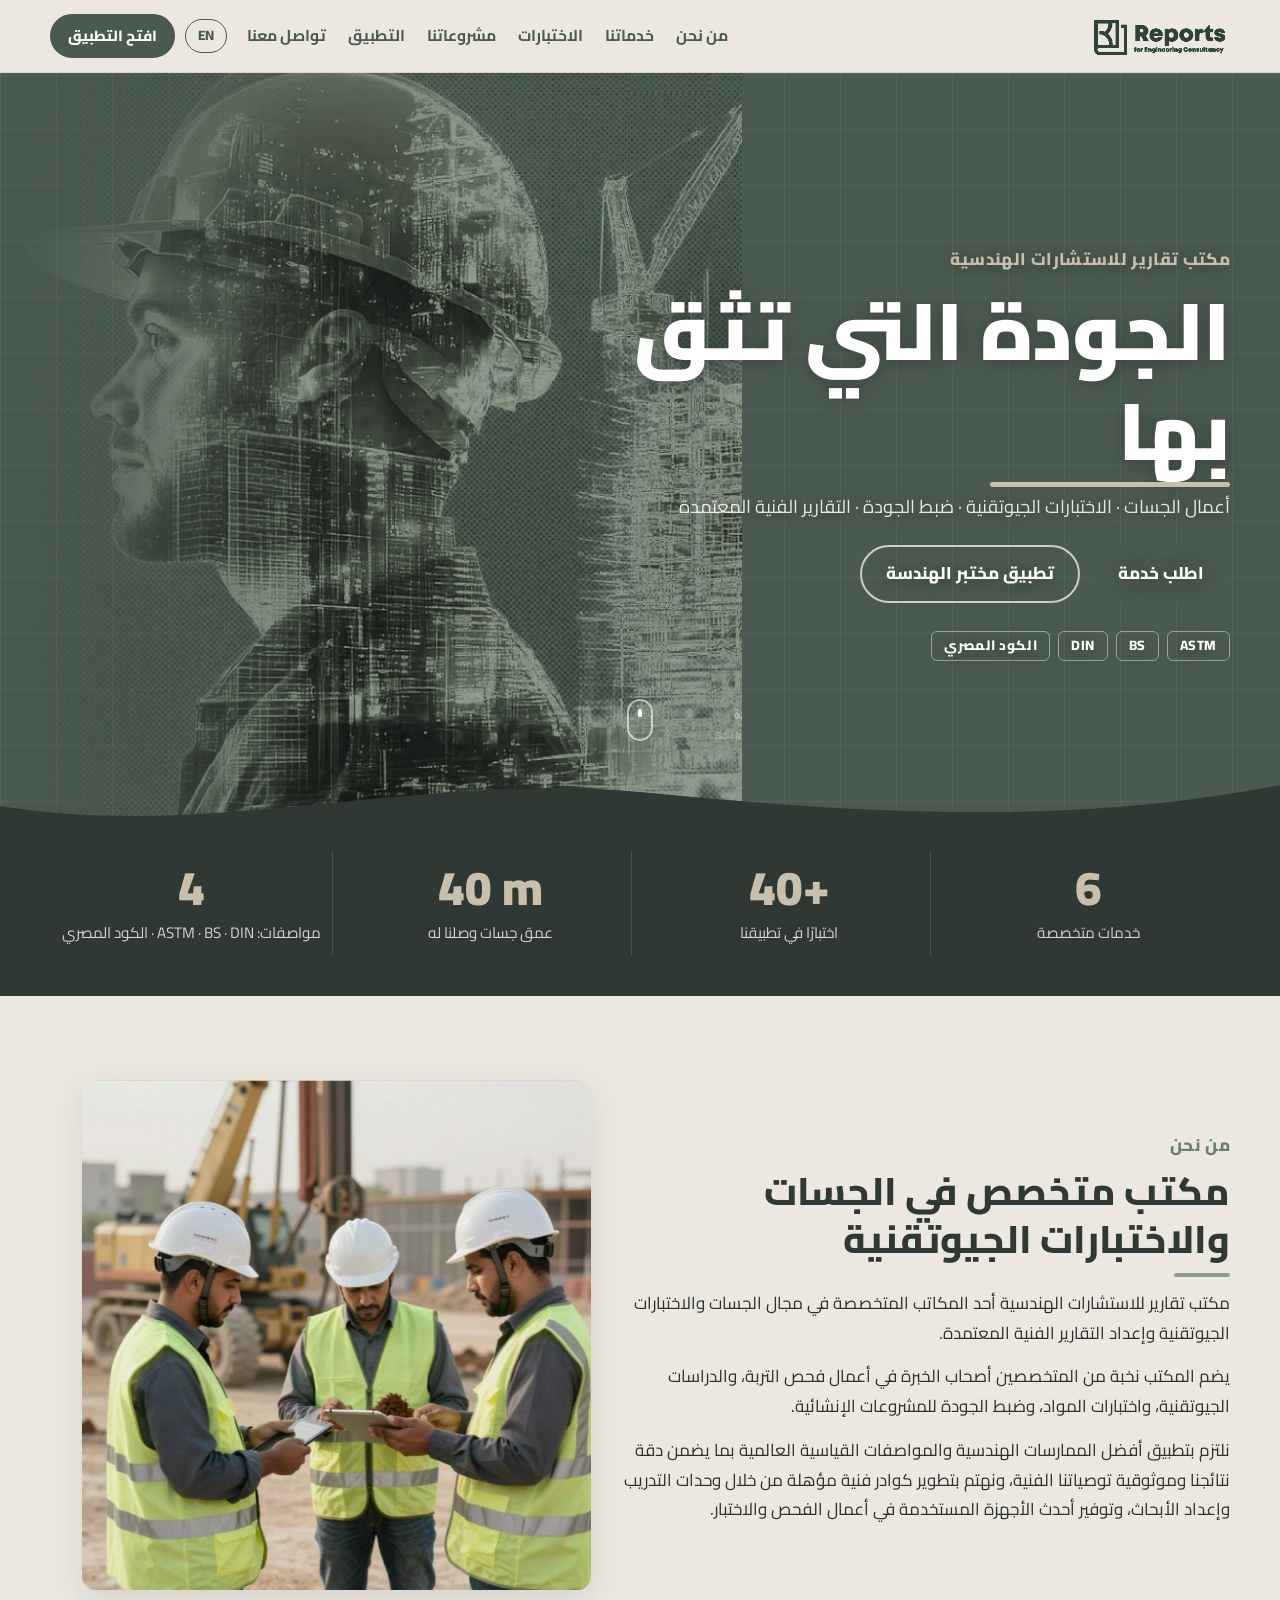
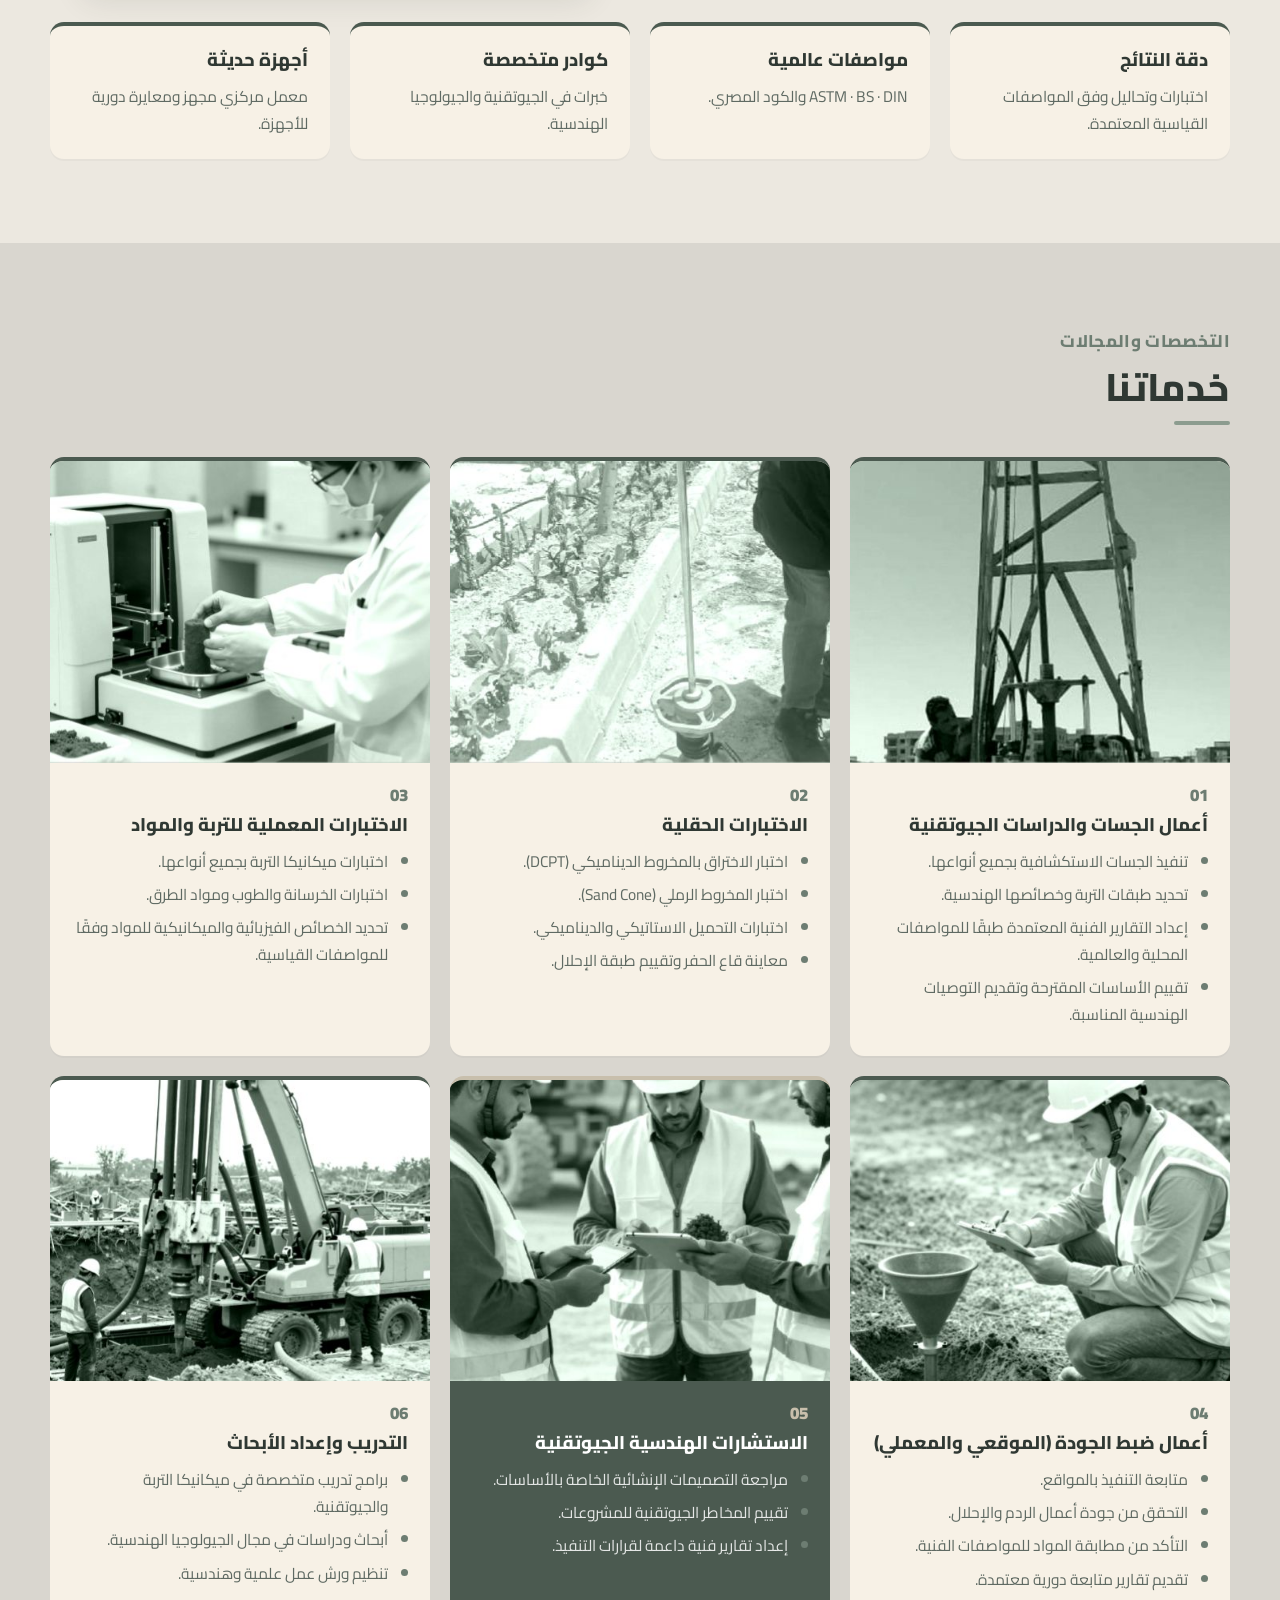
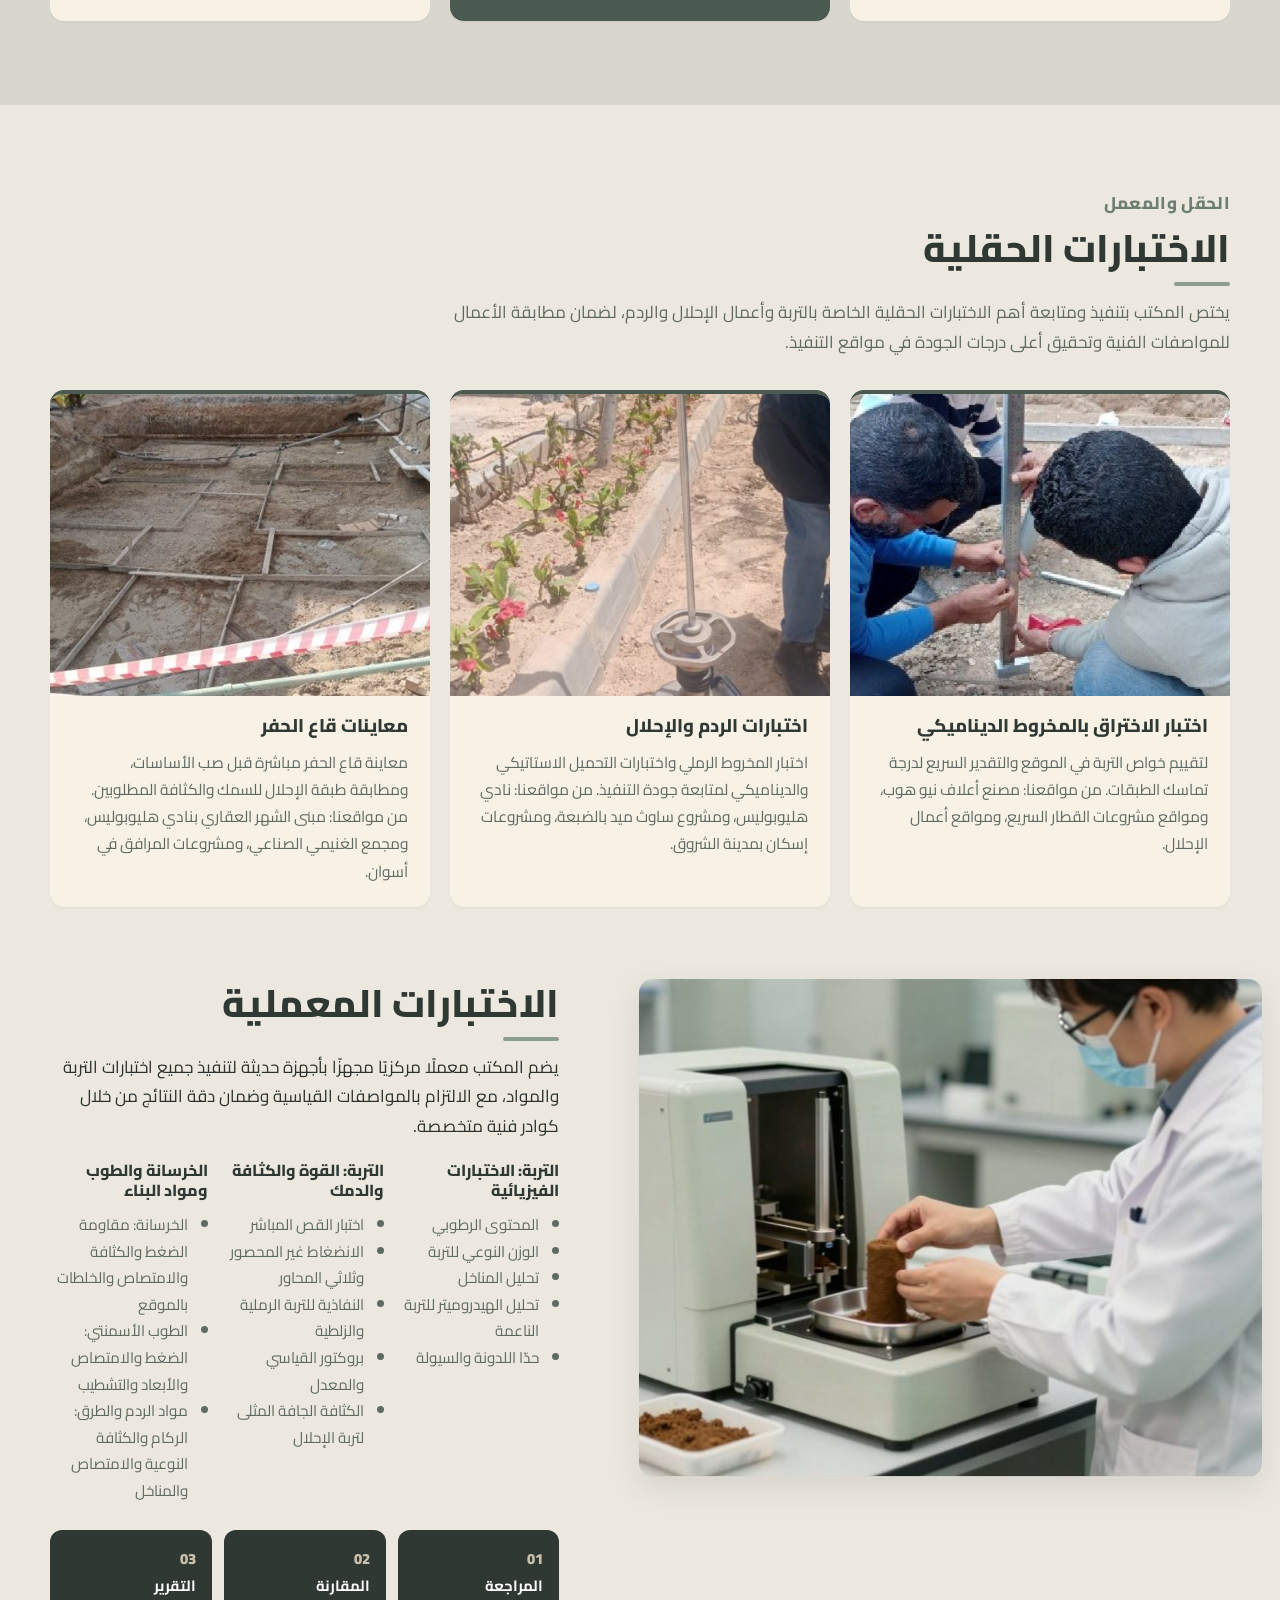
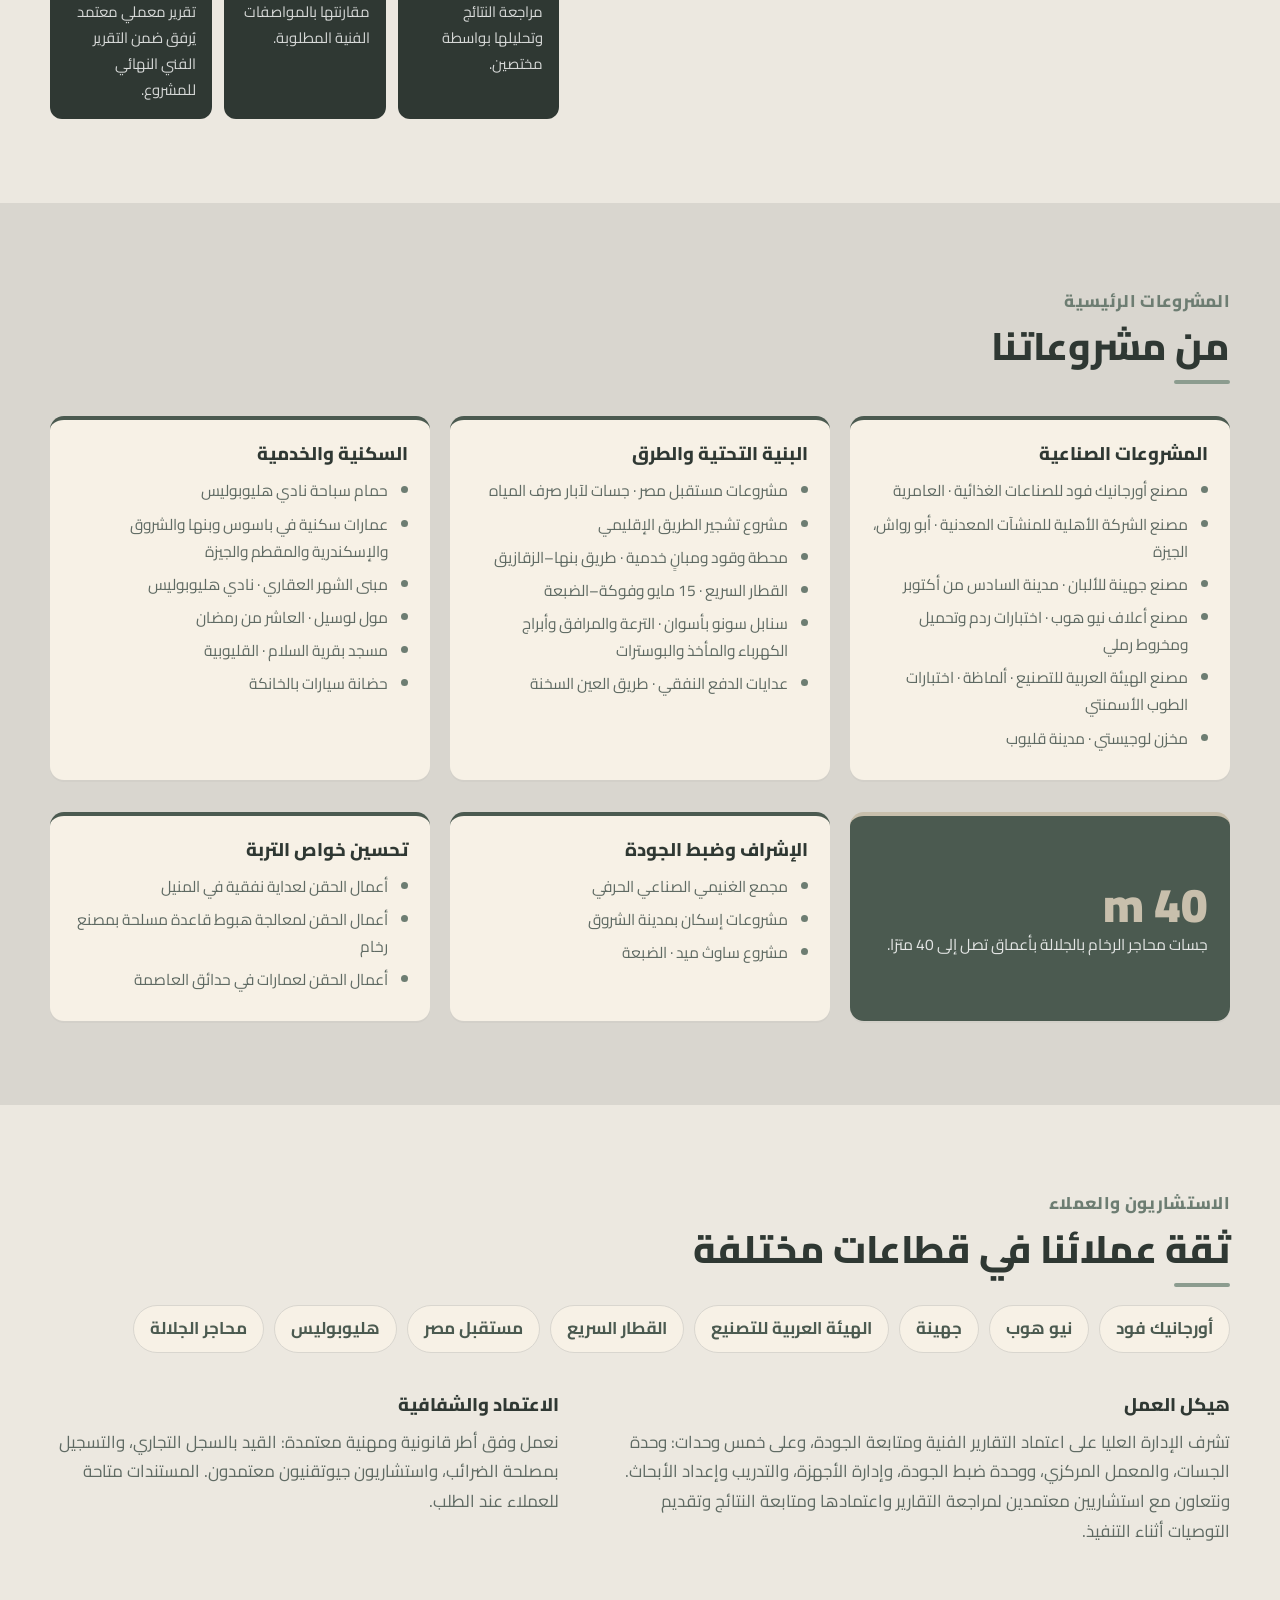
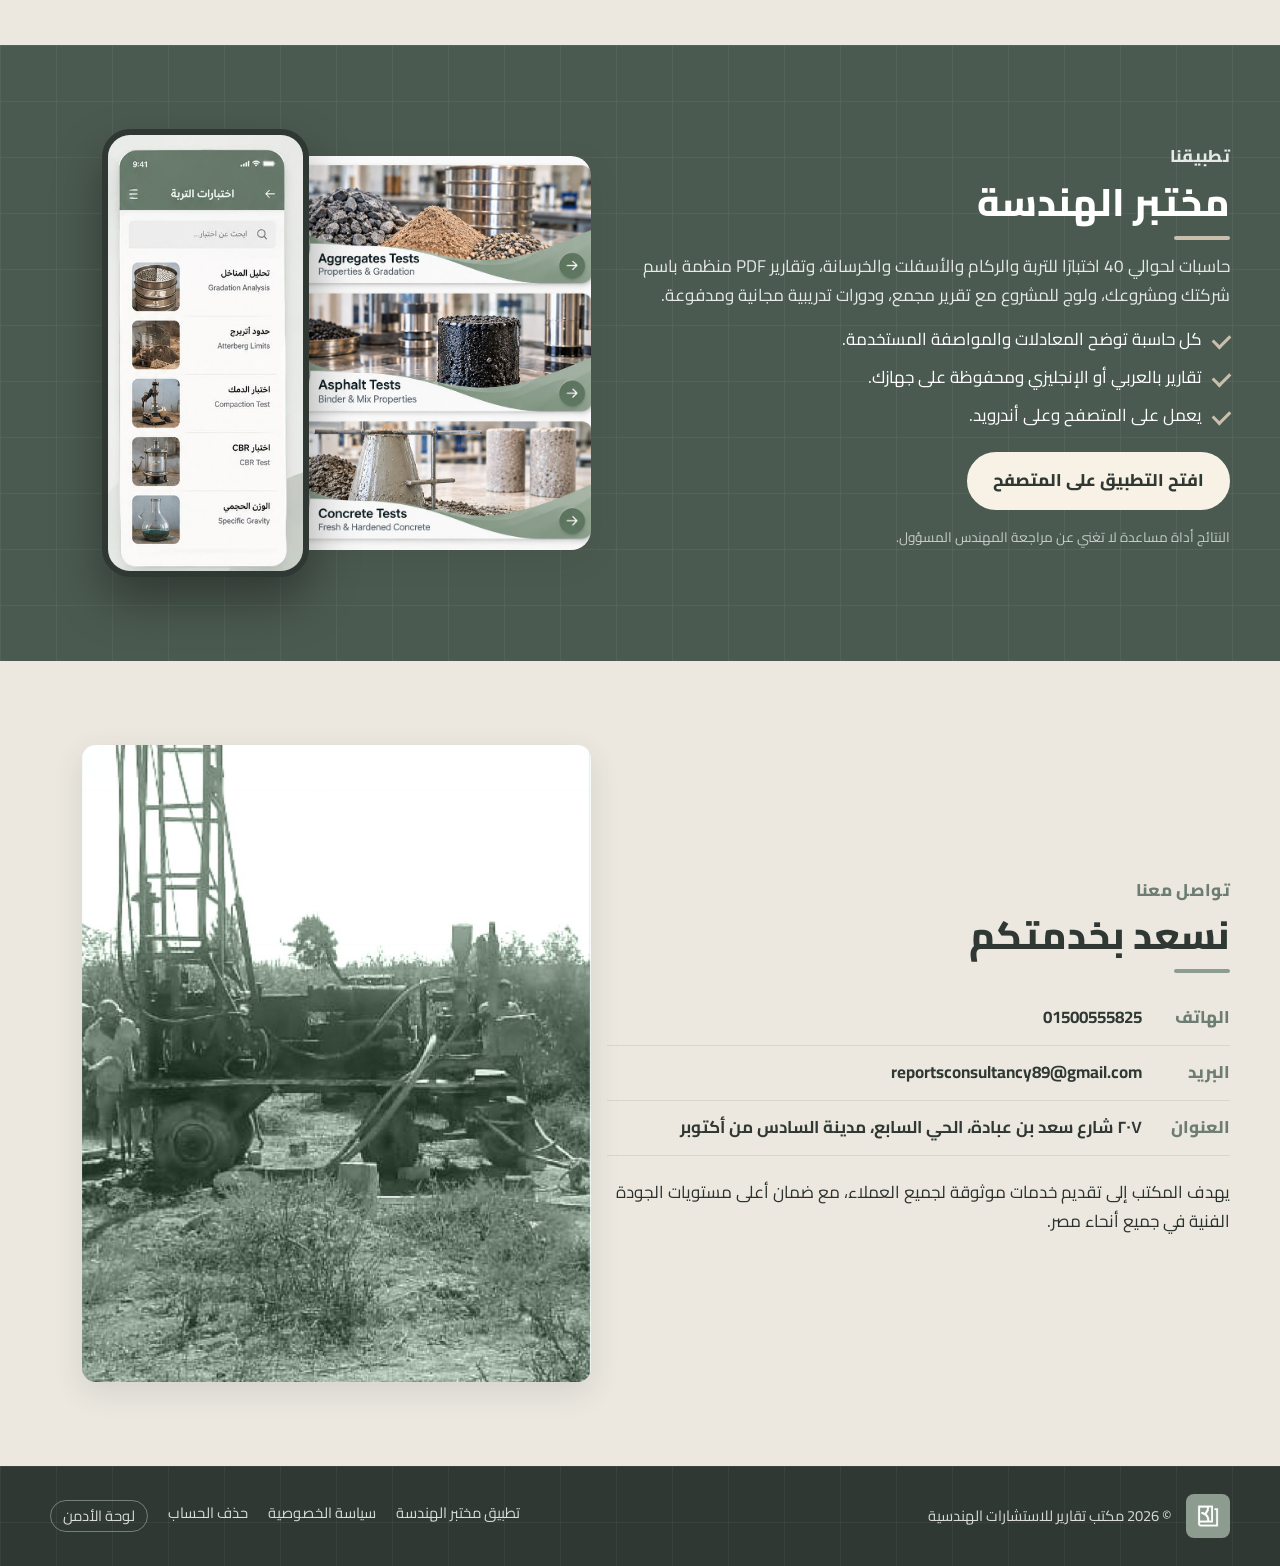
==== commit 5c7a4245: "Website: fix app images overlap, add motion and graphics Co-Authored-By: Claude Opus 5.5 <noreply@an" ====
--- a/index.html
+++ b/index.html
@@ -54,6 +54,17 @@
       <ul class="badges">
         <li>ASTM</li><li>BS</li><li>DIN</li><li data-en="Egyptian Code">الكود المصري</li>
       </ul>
+    </div>
+    <a class="scroll-hint" href="#about" aria-label="انزل"><span></span></a>
+    <svg class="wave" viewBox="0 0 1440 80" preserveAspectRatio="none" aria-hidden="true"><path d="M0,48 C240,88 480,8 720,32 C960,56 1200,72 1440,24 L1440,80 L0,80 Z"/></svg>
+  </section>
+
+  <section class="stats" aria-label="أرقام">
+    <div class="wrap stats-row">
+      <div class="stat-item"><span class="count" data-to="6">6</span><p data-en="Specialised services">خدمات متخصصة</p></div>
+      <div class="stat-item"><span class="count" data-to="40" data-suffix="+">40+</span><p data-en="Tests in our app">اختبارًا في تطبيقنا</p></div>
+      <div class="stat-item"><span class="count" data-to="40" data-suffix=" m">40 m</span><p data-en="Borehole depth reached">عمق جسات وصلنا له</p></div>
+      <div class="stat-item"><span class="count" data-to="4">4</span><p data-en="Standards: ASTM · BS · DIN · Egyptian Code">مواصفات: ASTM · BS · DIN · الكود المصري</p></div>
     </div>
   </section>
 
--- a/styles.css
+++ b/styles.css
@@ -184,14 +184,20 @@
   transform: rotate(-45deg);
 }
 .small { font-size: 0.85rem; opacity: 0.8; margin-top: 16px; }
-.app-visual { position: relative; min-height: 460px; }
+/* Both pictures stay inside a box of fixed proportions, so nothing spills
+   into the next section at any width. */
+.app-visual { position: relative; aspect-ratio: 5 / 4.4; width: 100%; max-width: 560px; margin-inline: auto; }
 .app-visual .cats {
-  position: absolute; inset-inline-start: 0; top: 30px; width: 68%;
-  border-radius: 18px; box-shadow: var(--shadow); opacity: 0.95;
+  position: absolute; inset-inline-start: 0; top: 6%; width: 68%; height: 88%;
+  object-fit: cover; object-position: center top;
+  border-radius: 20px; box-shadow: var(--shadow);
 }
 .app-visual .phone {
-  position: absolute; inset-inline-end: 6%; top: 0; width: 46%; max-width: 260px;
-  border-radius: 28px; border: 6px solid var(--green-900); box-shadow: 0 20px 40px rgba(0, 0, 0, 0.35);
+  position: absolute; inset-inline-end: 4%; top: 0; height: 100%; width: auto; max-width: 46%;
+  object-fit: cover; object-position: top;
+  border-radius: 28px; border: 6px solid var(--green-900); box-shadow: 0 24px 48px rgba(0, 0, 0, 0.35);
+  animation: float 6s ease-in-out infinite;
+  z-index: 2;
 }
 
 /* Contact */
@@ -223,7 +229,6 @@
   .cards.four { grid-template-columns: repeat(2, 1fr); }
   .cards.three, .test-lists { grid-template-columns: 1fr 1fr; }
   .split { grid-template-columns: 1fr; gap: 32px; }
-  .app-visual { min-height: 420px; }
 }
 @media (max-width: 860px) {
   .menu { display: block; }
@@ -245,11 +250,107 @@
   html[dir="ltr"] .hero-img { -webkit-mask-image: none; mask-image: none; }
   .hero-content { padding-block: 60px 48px; }
   .brand img { height: 38px; }
-  .app-visual { min-height: 380px; }
-  .app-visual .cats { width: 75%; }
-  .app-visual .phone { width: 48%; }
 }
 @media (prefers-reduced-motion: reduce) {
   html { scroll-behavior: auto; }
   .btn { transition: none; }
 }
+
+/* ===== Motion and graphics (D-056 follow-up) ===== */
+
+/* Grid pattern like the profile's cover and contact page. */
+.hero::before, .app::before, .site-footer::before {
+  content: ""; position: absolute; inset: 0; pointer-events: none;
+  background-image:
+    linear-gradient(rgba(255, 255, 255, 0.05) 1px, transparent 1px),
+    linear-gradient(90deg, rgba(255, 255, 255, 0.05) 1px, transparent 1px);
+  background-size: 56px 56px;
+}
+.app, .site-footer { position: relative; overflow: hidden; }
+.app > .wrap, .site-footer > .wrap { position: relative; }
+
+/* Hero: slow zoom on the photo, the title rises in, a bouncing hint. */
+.hero-img { animation: kenburns 18s ease-out both; }
+.hero-content > * { animation: rise 0.9s cubic-bezier(.2, .7, .2, 1) both; }
+.hero-content > *:nth-child(2) { animation-delay: 0.12s; }
+.hero-content > *:nth-child(3) { animation-delay: 0.24s; }
+.hero-content > *:nth-child(4) { animation-delay: 0.36s; }
+.hero-content > *:nth-child(5) { animation-delay: 0.48s; }
+.hero h1 { position: relative; display: inline-block; }
+.hero h1::after {
+  content: ""; position: absolute; inset-inline-start: 0; bottom: -6px; height: 5px; width: 40%;
+  background: var(--sand); border-radius: 4px; transform-origin: right;
+  animation: grow 1s 0.7s cubic-bezier(.2, .7, .2, 1) both;
+}
+html[dir="ltr"] .hero h1::after { transform-origin: left; }
+.scroll-hint {
+  position: absolute; bottom: 92px; inset-inline-start: 50%; transform: translateX(50%);
+  width: 26px; height: 42px; border: 2px solid rgba(255, 255, 255, 0.6); border-radius: 14px; z-index: 2;
+}
+html[dir="ltr"] .scroll-hint { transform: translateX(-50%); }
+.scroll-hint span {
+  position: absolute; top: 8px; left: 50%; width: 4px; height: 8px; margin-left: -2px;
+  background: var(--white); border-radius: 2px; animation: wheel 1.8s infinite;
+}
+.wave { position: absolute; bottom: -1px; left: 0; width: 100%; height: 70px; fill: var(--green-900); }
+
+/* Numbers strip. */
+.stats { background: var(--green-900); color: var(--white); padding: 18px 0 40px; }
+.stats-row { display: grid; grid-template-columns: repeat(4, 1fr); gap: 16px; }
+.stat-item { text-align: center; padding: 10px 6px; border-inline-start: 1px solid rgba(255, 255, 255, 0.12); }
+.stat-item:first-child { border-inline-start: 0; }
+.stat-item .count { display: block; font-size: clamp(2rem, 4.5vw, 3rem); font-weight: 900; color: var(--sand); line-height: 1.1; direction: ltr; }
+.stat-item p { margin: 6px 0 0; color: rgba(255, 255, 255, 0.78); font-size: 0.95rem; }
+
+/* Header gains a shadow once the page scrolls. */
+.site-header { transition: box-shadow 0.25s ease, background 0.25s ease; }
+.site-header.scrolled { box-shadow: 0 6px 24px rgba(47, 56, 51, 0.12); background: rgba(247, 241, 230, 0.96); }
+
+/* Section titles get a short accent line. */
+.section h2 { position: relative; padding-bottom: 14px; }
+.section h2::after {
+  content: ""; position: absolute; bottom: 0; inset-inline-start: 0; width: 56px; height: 4px;
+  background: var(--green-300); border-radius: 4px;
+}
+.app h2::after { background: var(--sand); }
+
+/* Cards and photos respond to the pointer. */
+.card { transition: transform 0.3s ease, box-shadow 0.3s ease; }
+.card:hover { transform: translateY(-6px); box-shadow: var(--shadow); }
+.service img, .photo-card img, .photo img { transition: transform 0.7s ease; }
+.service:hover img, .photo-card:hover img, .photo:hover img { transform: scale(1.06); }
+.service, .photo-card { isolation: isolate; }
+.chips span { transition: background 0.2s ease, color 0.2s ease, transform 0.2s ease; }
+.chips span:hover { background: var(--green-700); color: var(--white); transform: translateY(-2px); }
+.btn { position: relative; overflow: hidden; }
+.btn::after {
+  content: ""; position: absolute; top: 0; bottom: 0; width: 40%; left: -60%;
+  background: linear-gradient(90deg, transparent, rgba(255, 255, 255, 0.35), transparent);
+  transform: skewX(-20deg); transition: left 0.6s ease;
+}
+.btn:hover::after { left: 120%; }
+
+/* Things rise into view as the page scrolls (set by main.js). */
+.reveal { opacity: 0; transform: translateY(28px); transition: opacity 0.8s ease, transform 0.8s cubic-bezier(.2, .7, .2, 1); transition-delay: var(--d, 0s); }
+.reveal.in { opacity: 1; transform: none; }
+.reveal.from-side { transform: translateX(-32px); }
+html[dir="rtl"] .reveal.from-side { transform: translateX(32px); }
+.reveal.from-side.in { transform: none; }
+
+@keyframes kenburns { from { transform: scale(1.12); } to { transform: scale(1); } }
+@keyframes rise { from { opacity: 0; transform: translateY(26px); } to { opacity: 1; transform: none; } }
+@keyframes grow { from { transform: scaleX(0); } to { transform: scaleX(1); } }
+@keyframes wheel { 0% { opacity: 0; transform: translateY(0); } 30% { opacity: 1; } 100% { opacity: 0; transform: translateY(14px); } }
+@keyframes float { 0%, 100% { transform: translateY(0); } 50% { transform: translateY(-12px); } }
+
+@media (max-width: 860px) {
+  .stats-row { grid-template-columns: repeat(2, 1fr); }
+  .stat-item:nth-child(3) { border-inline-start: 0; }
+  .scroll-hint { display: none; }
+}
+
+@media (prefers-reduced-motion: reduce) {
+  .hero-img, .hero-content > *, .hero h1::after, .scroll-hint span, .app-visual .phone { animation: none !important; }
+  .reveal { opacity: 1 !important; transform: none !important; transition: none !important; }
+  .card, .card:hover, .service img, .photo img, .photo-card img, .btn::after { transition: none !important; transform: none !important; }
+}
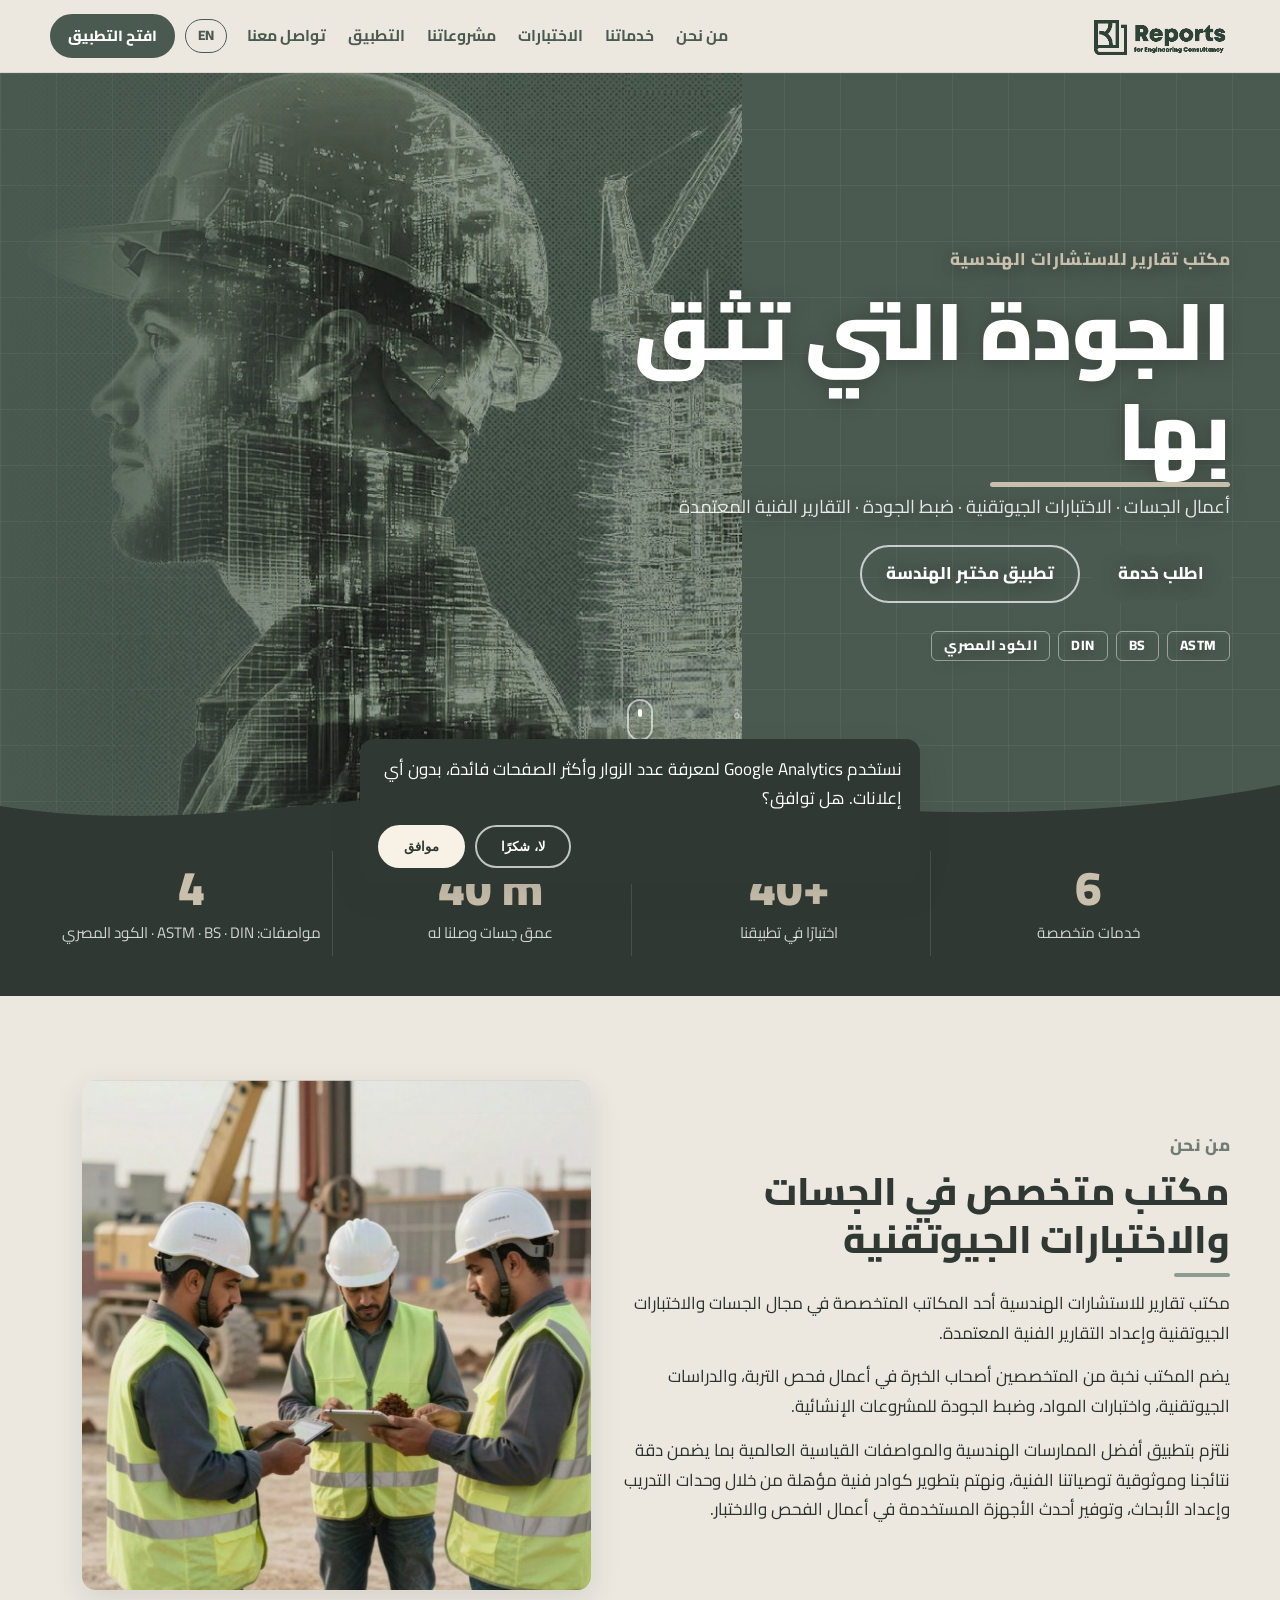
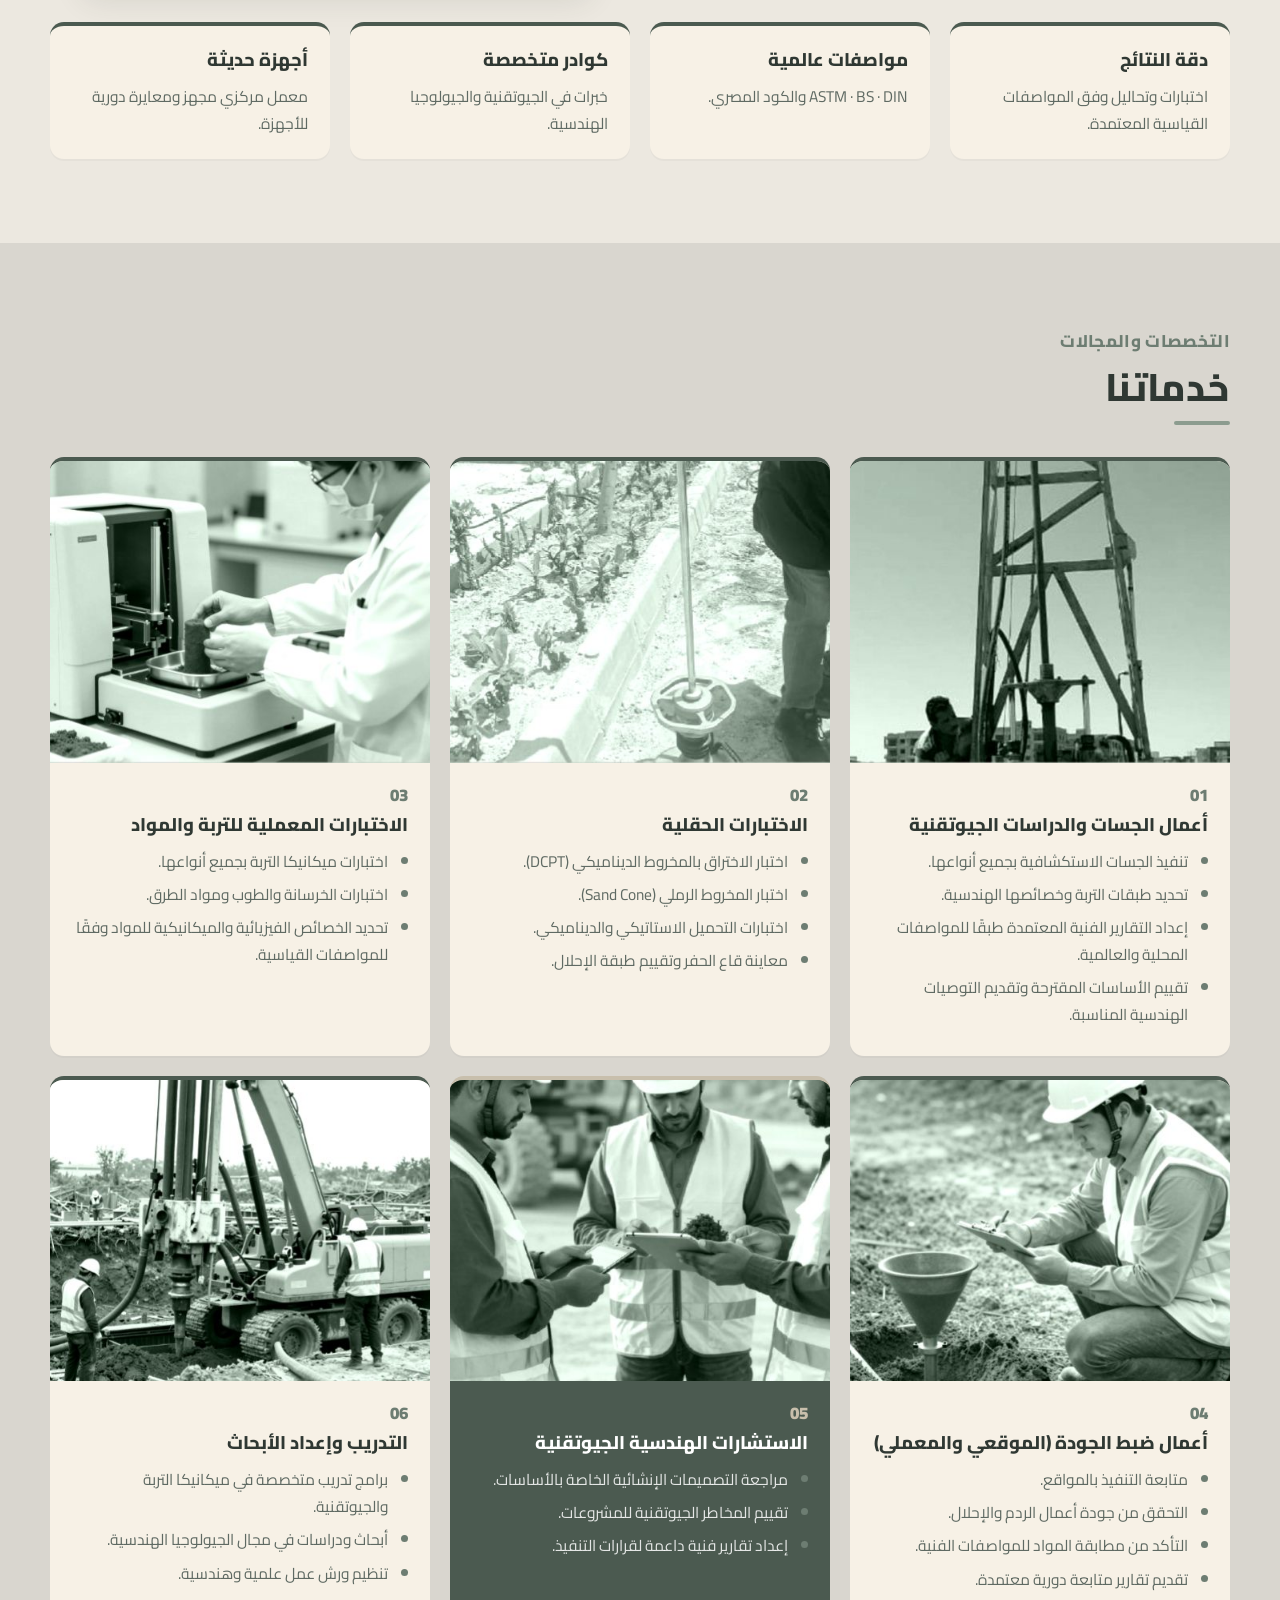
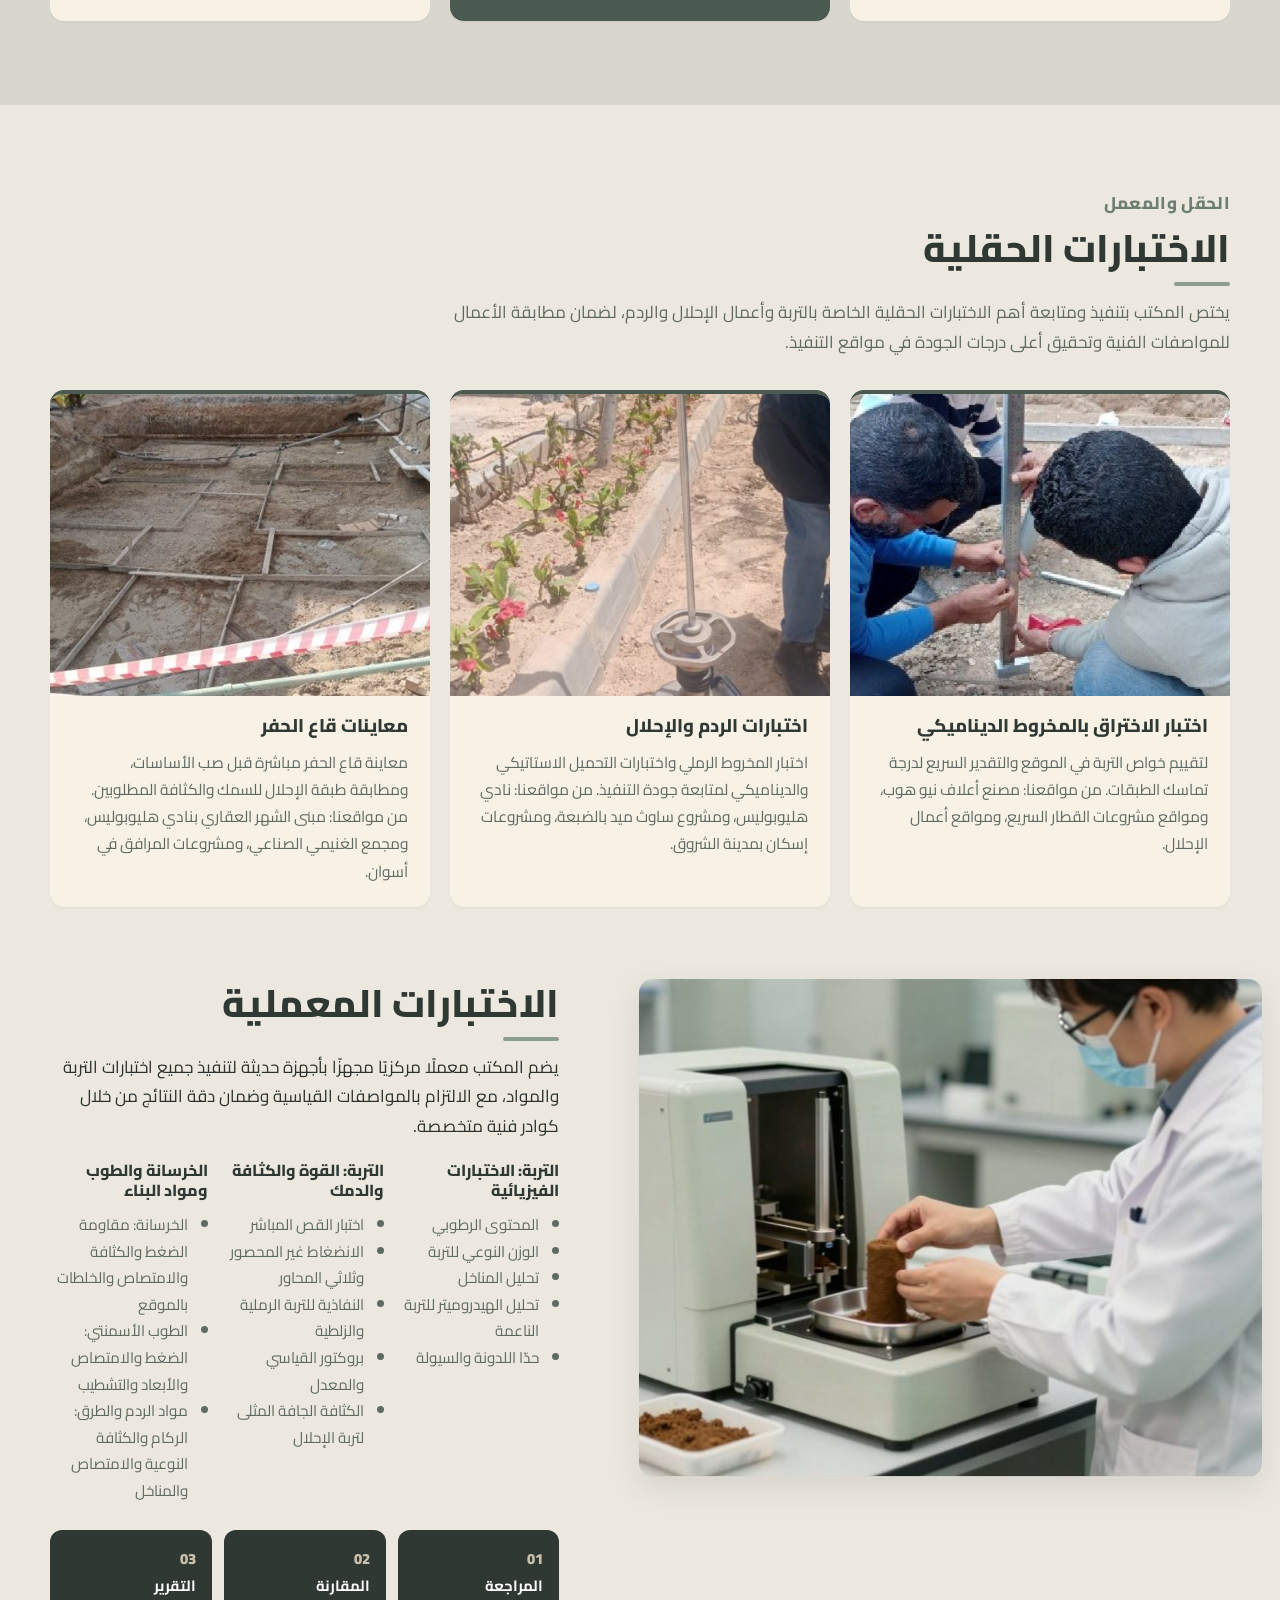
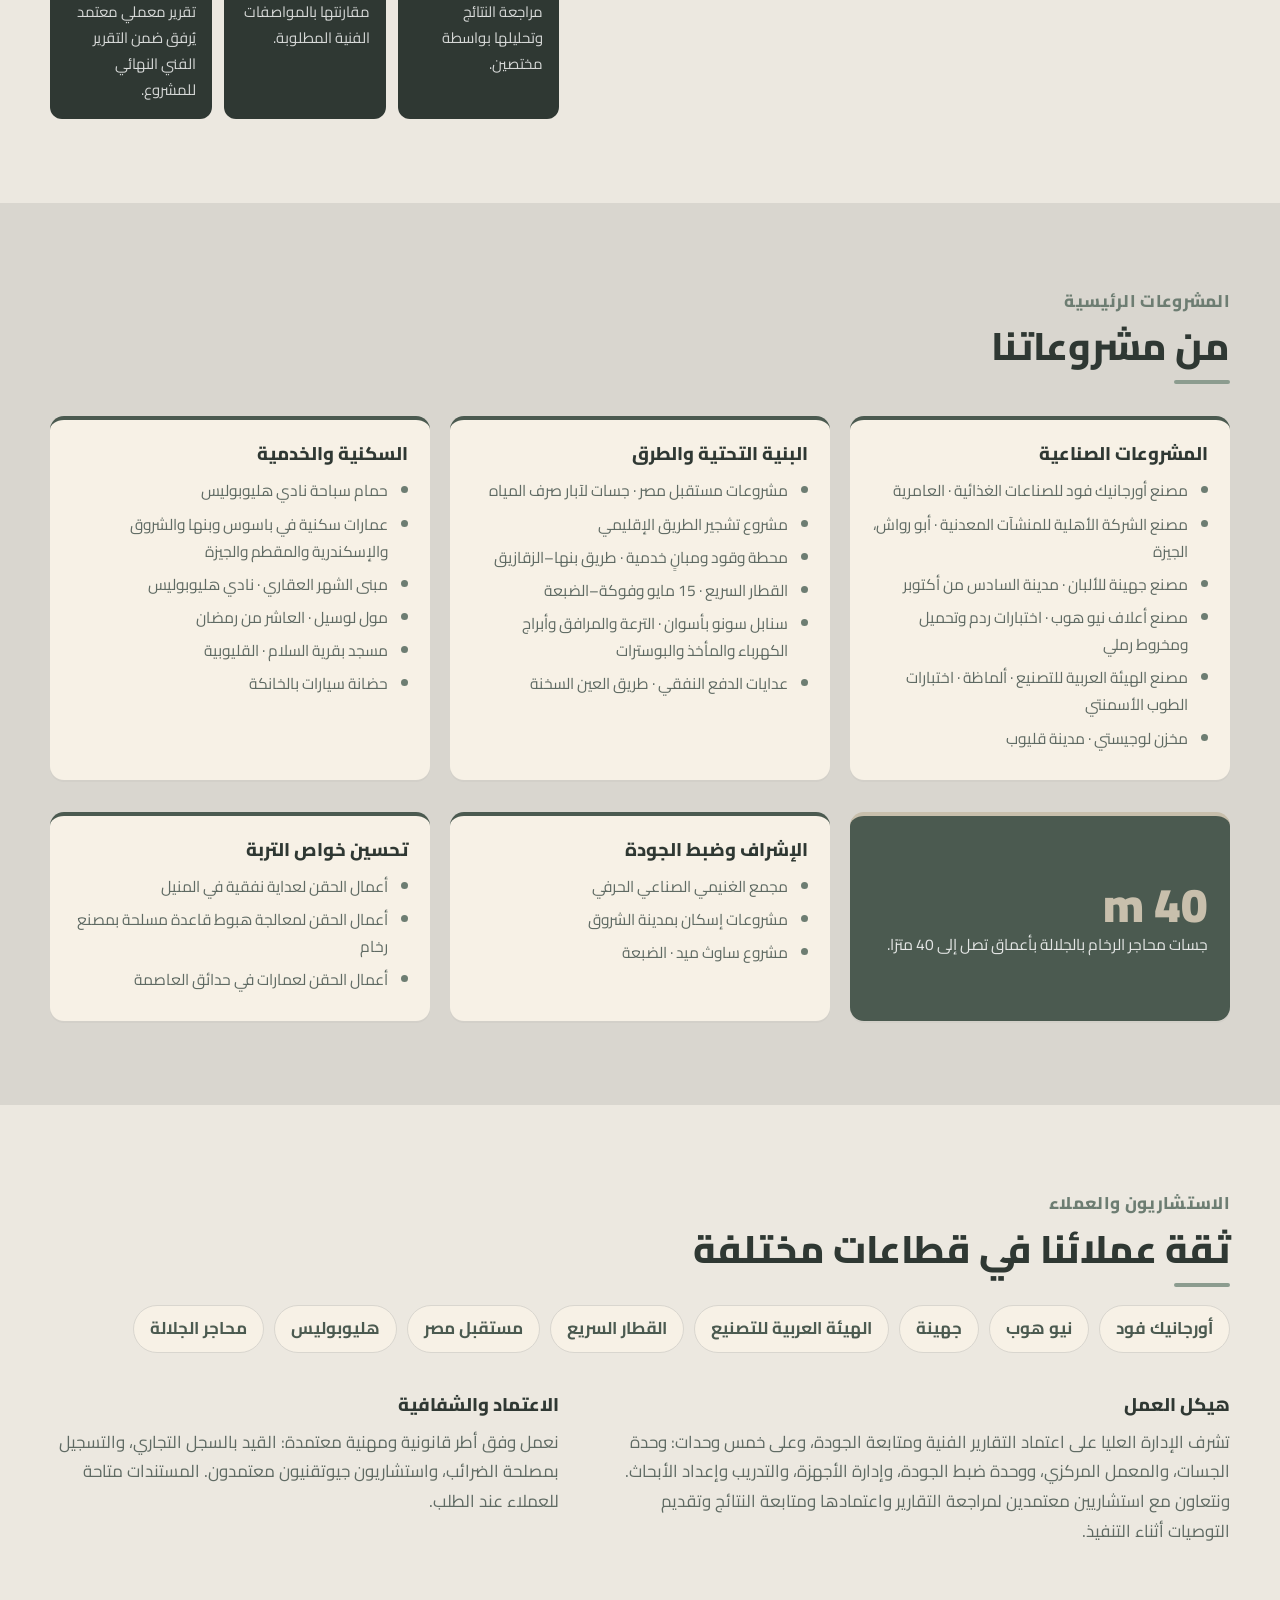
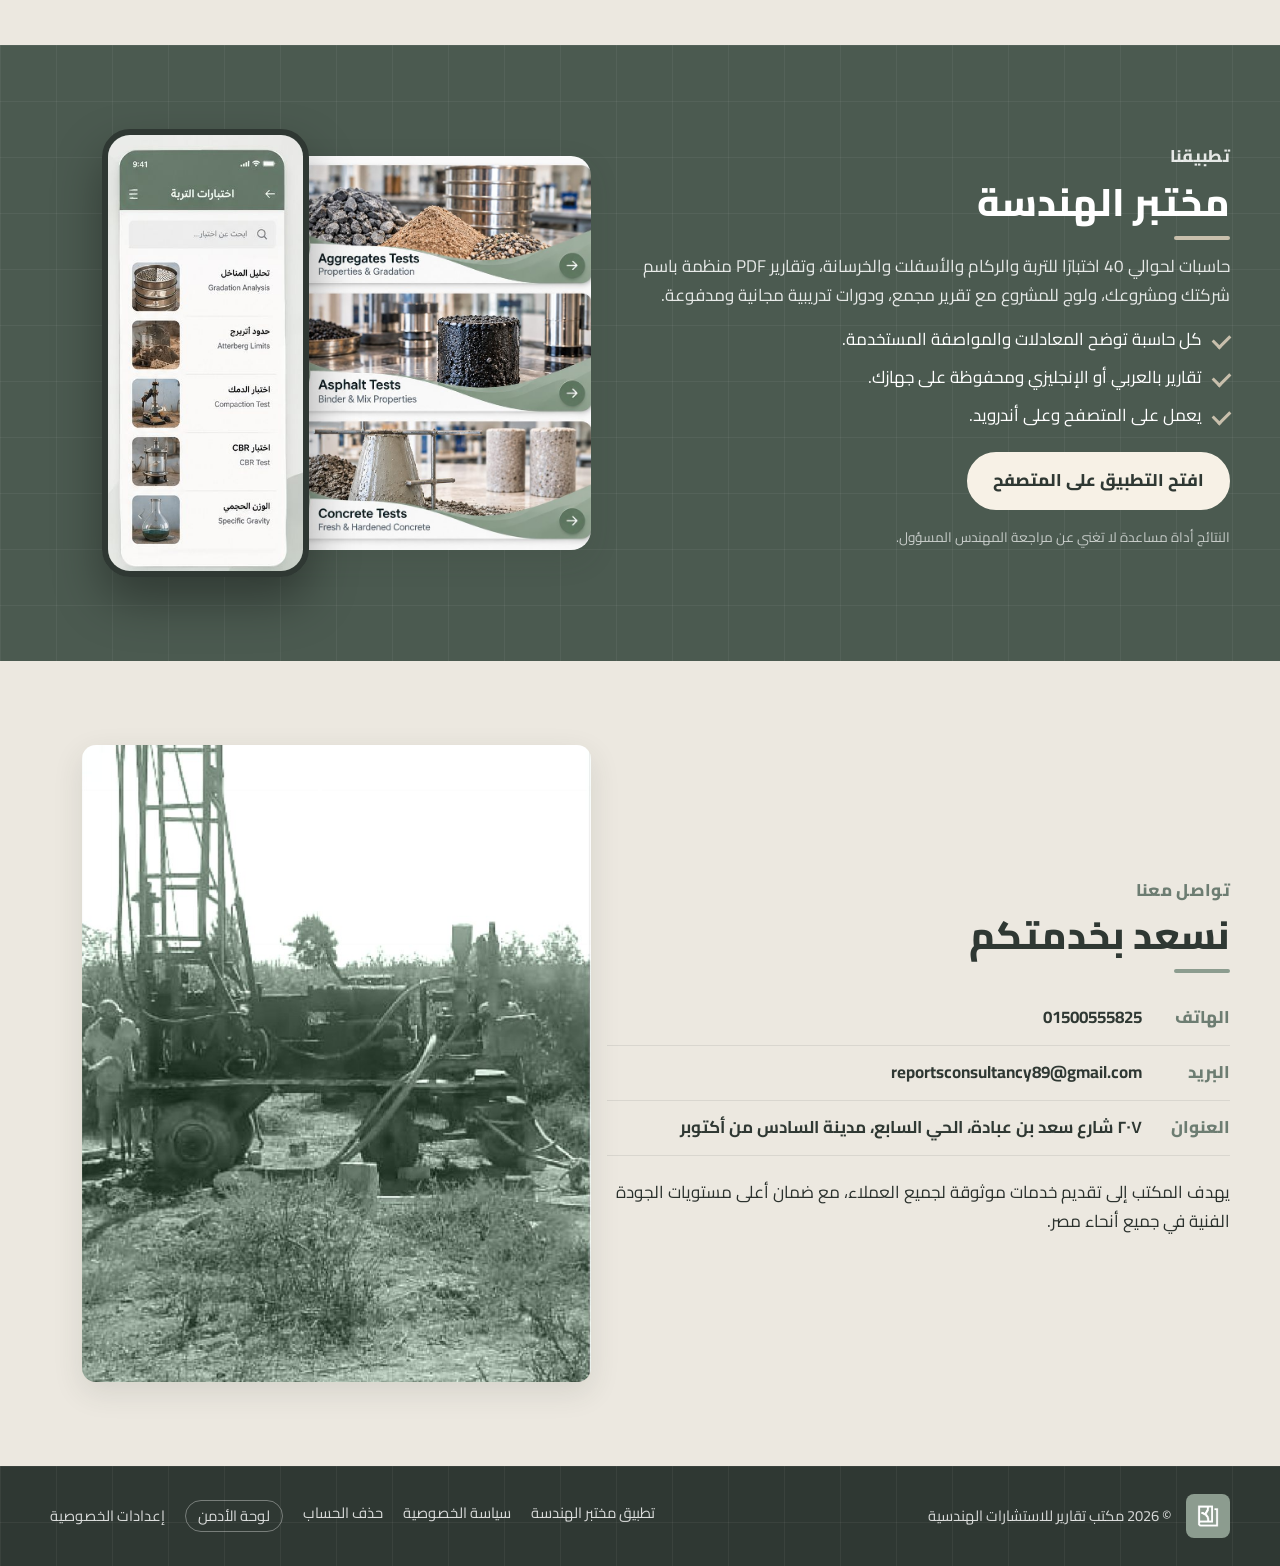
==== commit 7e52d1f2: "Analytics with consent: Google Tag Manager and consent banner (D-057) Co-Authored-By: Claude Opus 5." ====
--- a/index.html
+++ b/index.html
@@ -14,6 +14,28 @@
 <meta property="og:description" content="Soil investigation, geotechnical testing, quality control, and certified technical reports.">
 <meta property="og:image" content="assets/img/team.jpg">
 <link rel="stylesheet" href="styles.css">
+<!-- Analytics (D-057): every consent signal starts denied; main.js updates
+     analytics_storage only after the visitor agrees in the banner. -->
+<script>
+  window.dataLayer = window.dataLayer || [];
+  function gtag(){dataLayer.push(arguments);}
+  gtag('consent', 'default', {
+    analytics_storage: 'denied', ad_storage: 'denied',
+    ad_user_data: 'denied', ad_personalization: 'denied',
+    wait_for_update: 500
+  });
+  try {
+    if (localStorage.getItem('reports-consent') === 'granted') {
+      gtag('consent', 'update', { analytics_storage: 'granted' });
+    }
+  } catch (_) {}
+</script>
+<!-- Google Tag Manager -->
+<script>(function(w,d,s,l,i){w[l]=w[l]||[];w[l].push({'gtm.start':
+new Date().getTime(),event:'gtm.js'});var f=d.getElementsByTagName(s)[0],
+j=d.createElement(s),dl=l!='dataLayer'?'&l='+l:'';j.async=true;j.src=
+'https://www.googletagmanager.com/gtm.js?id='+i+dl;f.parentNode.insertBefore(j,f);
+})(window,document,'script','dataLayer','GTM-PLSBZR5N');</script>
 </head>
 <body>
 
@@ -359,10 +381,19 @@
       <a href="https://m-nabil87.github.io/engineering-lab/privacy.html" data-en="Privacy policy">سياسة الخصوصية</a>
       <a href="https://m-nabil87.github.io/engineering-lab/" data-en="Delete account">حذف الحساب</a>
       <a class="admin-link" href="https://app.reportslab.si/#/admin" data-en="Admin panel">لوحة الأدمن</a>
+      <button type="button" class="link-button" id="consent-open" data-en="Privacy settings">إعدادات الخصوصية</button>
     </nav>
   </div>
 </footer>
 
+<div class="consent" id="consent" role="dialog" aria-live="polite" aria-labelledby="consent-text" hidden>
+  <p id="consent-text" data-en="We use Google Analytics to count visitors and see which pages are useful, with no advertising. Do you agree?">نستخدم Google Analytics لمعرفة عدد الزوار وأكثر الصفحات فائدة، بدون أي إعلانات. هل توافق؟</p>
+  <div class="consent-actions">
+    <button type="button" class="btn btn-ghost" id="consent-no" data-en="No thanks">لا، شكرًا</button>
+    <button type="button" class="btn btn-light" id="consent-yes" data-en="Accept">موافق</button>
+  </div>
+</div>
+
 <script src="main.js"></script>
 </body>
 </html>
--- a/styles.css
+++ b/styles.css
@@ -354,3 +354,20 @@
   .reveal { opacity: 1 !important; transform: none !important; transition: none !important; }
   .card, .card:hover, .service img, .photo img, .photo-card img, .btn::after { transition: none !important; transform: none !important; }
 }
+
+/* Analytics consent banner (D-057) */
+.consent {
+  position: fixed; inset-inline: 16px; bottom: 16px; z-index: 60;
+  max-width: 560px; margin-inline: auto;
+  background: var(--green-900); color: var(--white);
+  border-radius: var(--radius); box-shadow: var(--shadow);
+  padding: 16px 18px; display: flex; flex-direction: column; gap: 12px;
+}
+.consent[hidden] { display: none; }
+.consent p { margin: 0; line-height: 1.7; }
+.consent-actions { display: flex; gap: 10px; justify-content: flex-end; flex-wrap: wrap; }
+.link-button {
+  background: none; border: 0; padding: 0; color: inherit; font: inherit;
+  font-size: 0.92rem; cursor: pointer;
+}
+.link-button:hover { color: var(--white); text-decoration: underline; }
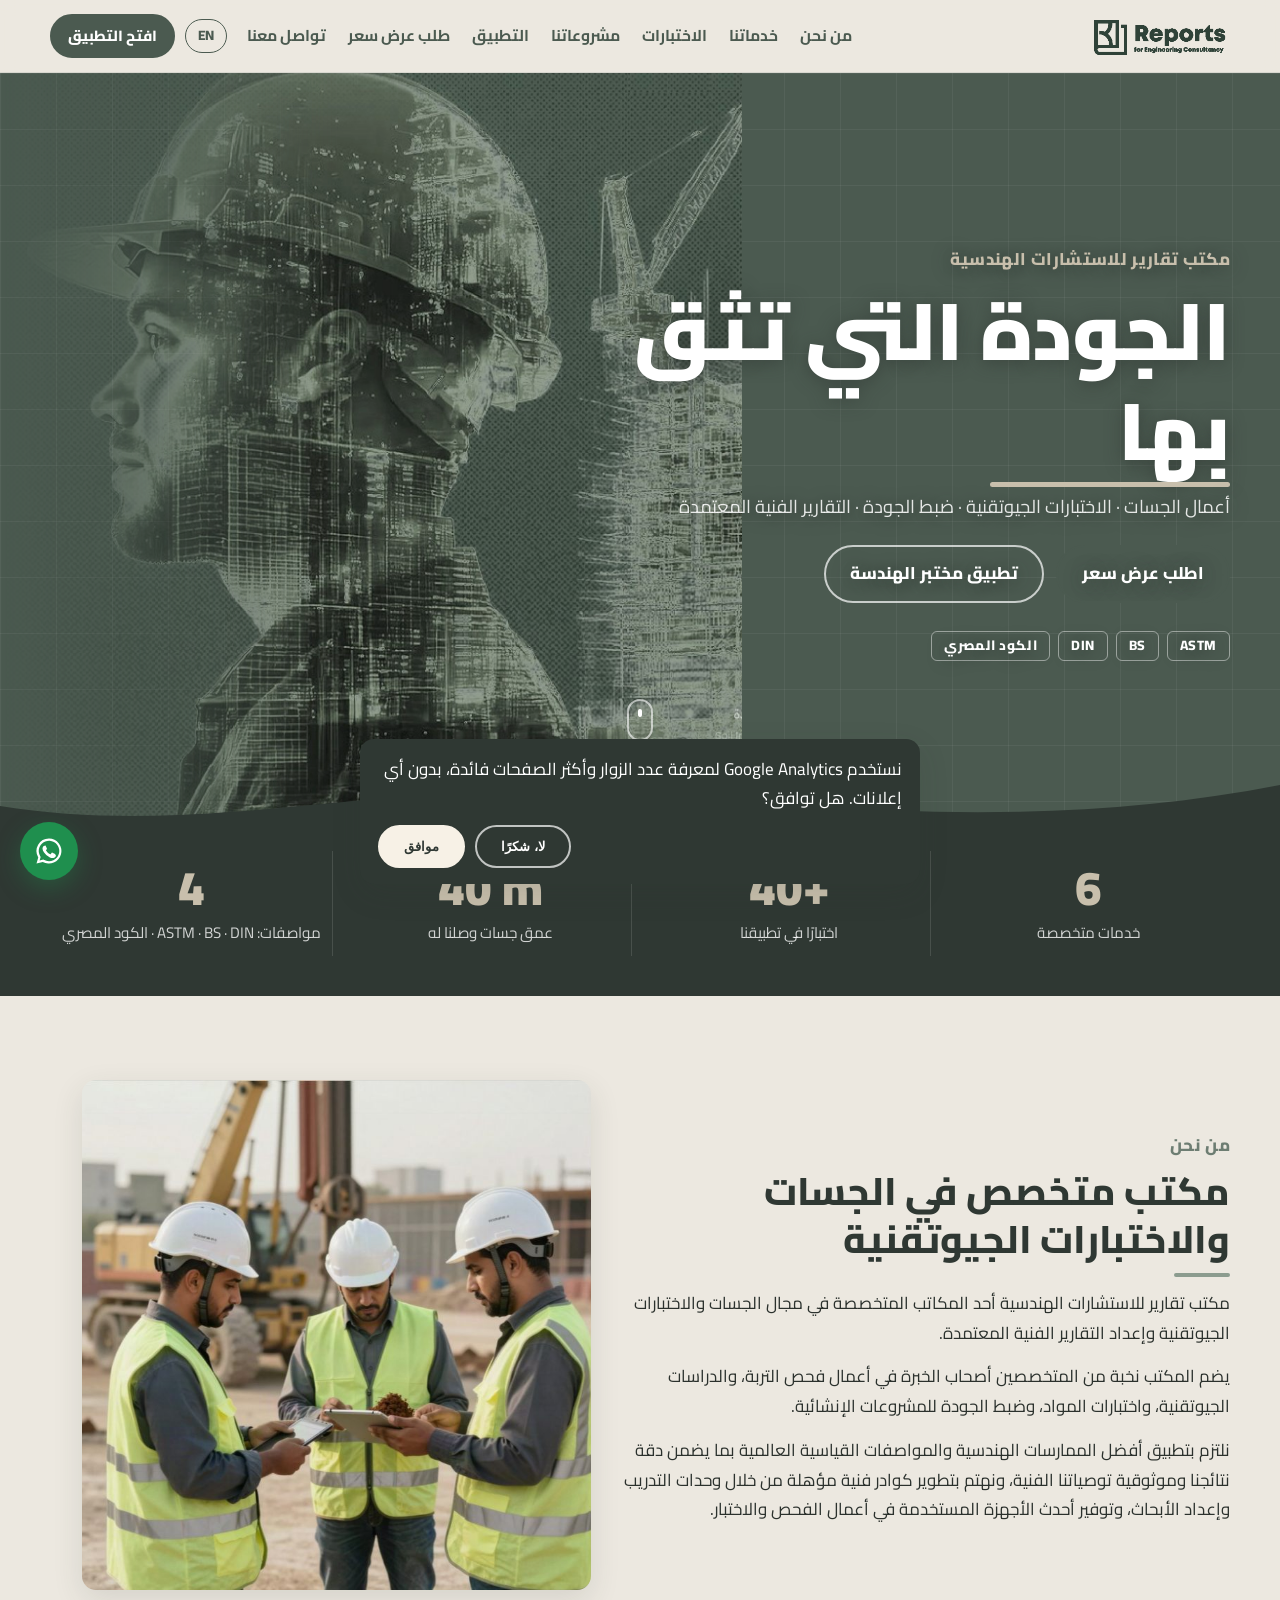
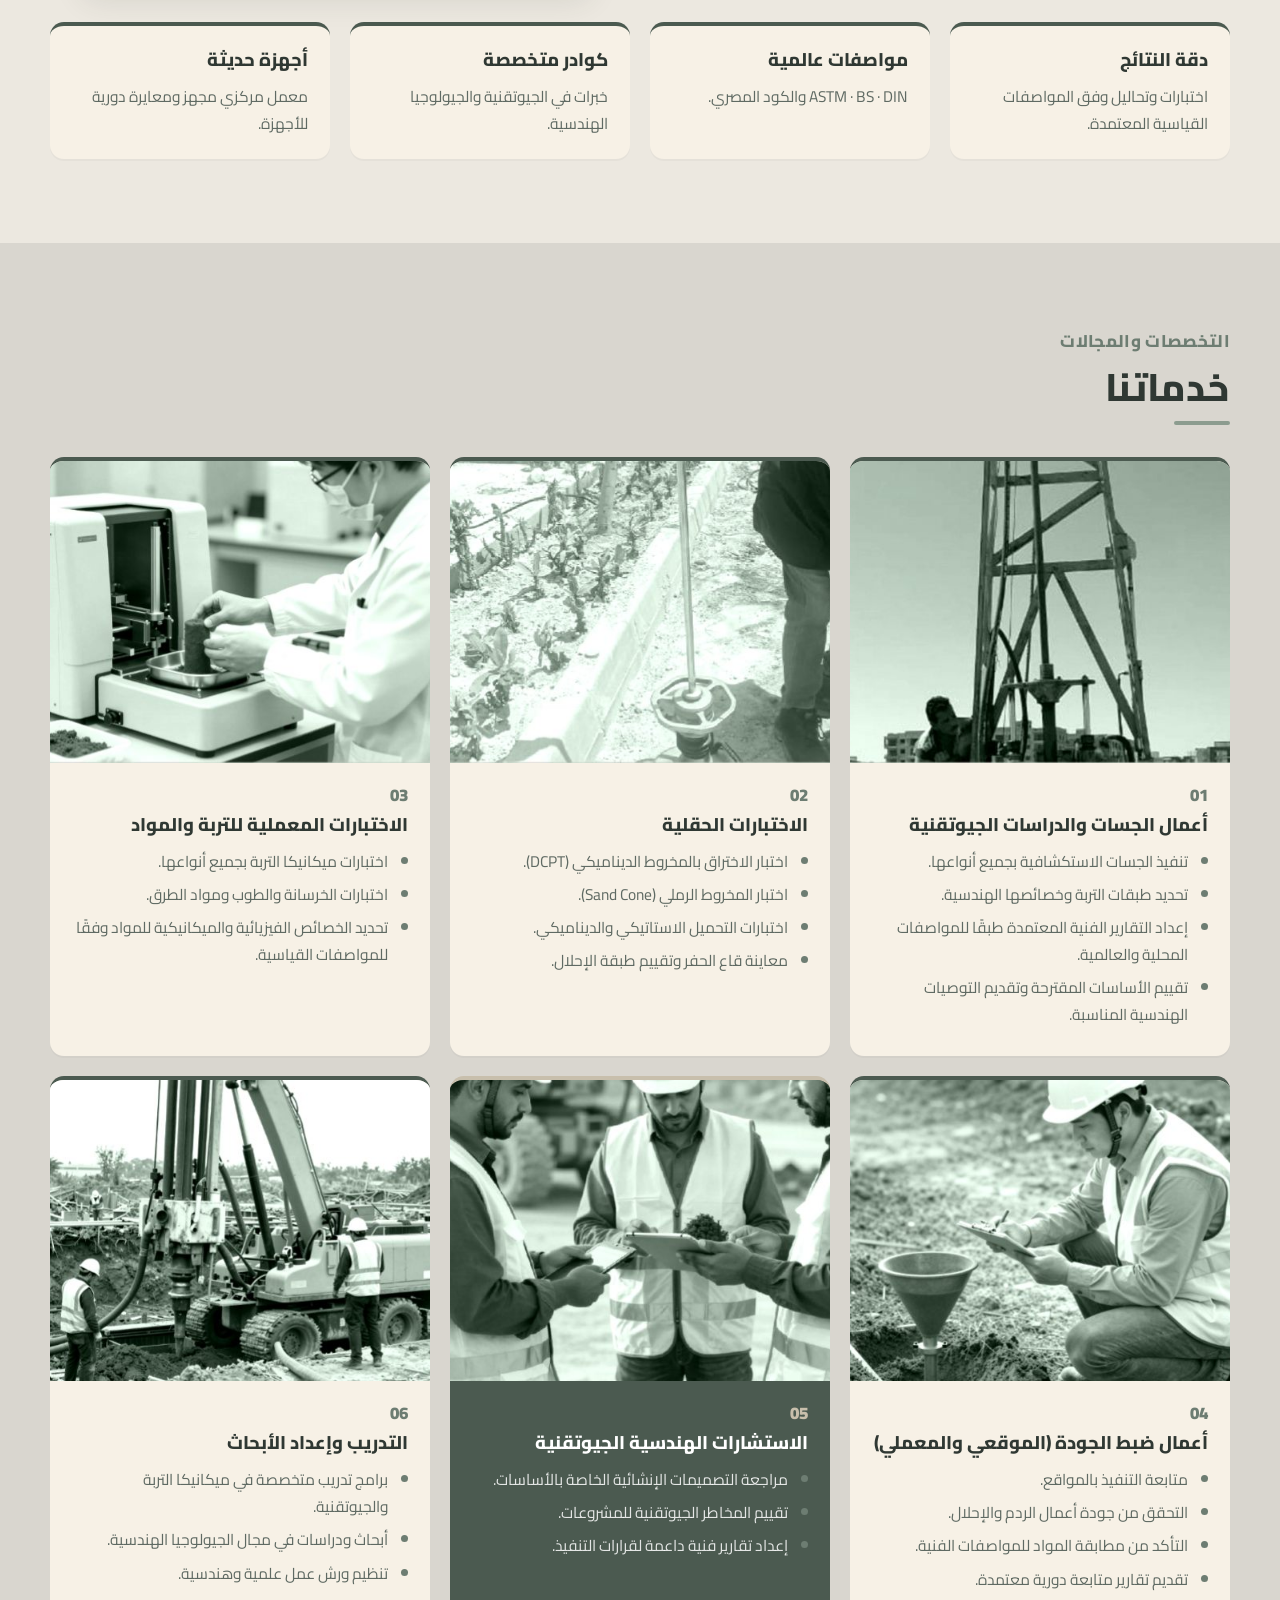
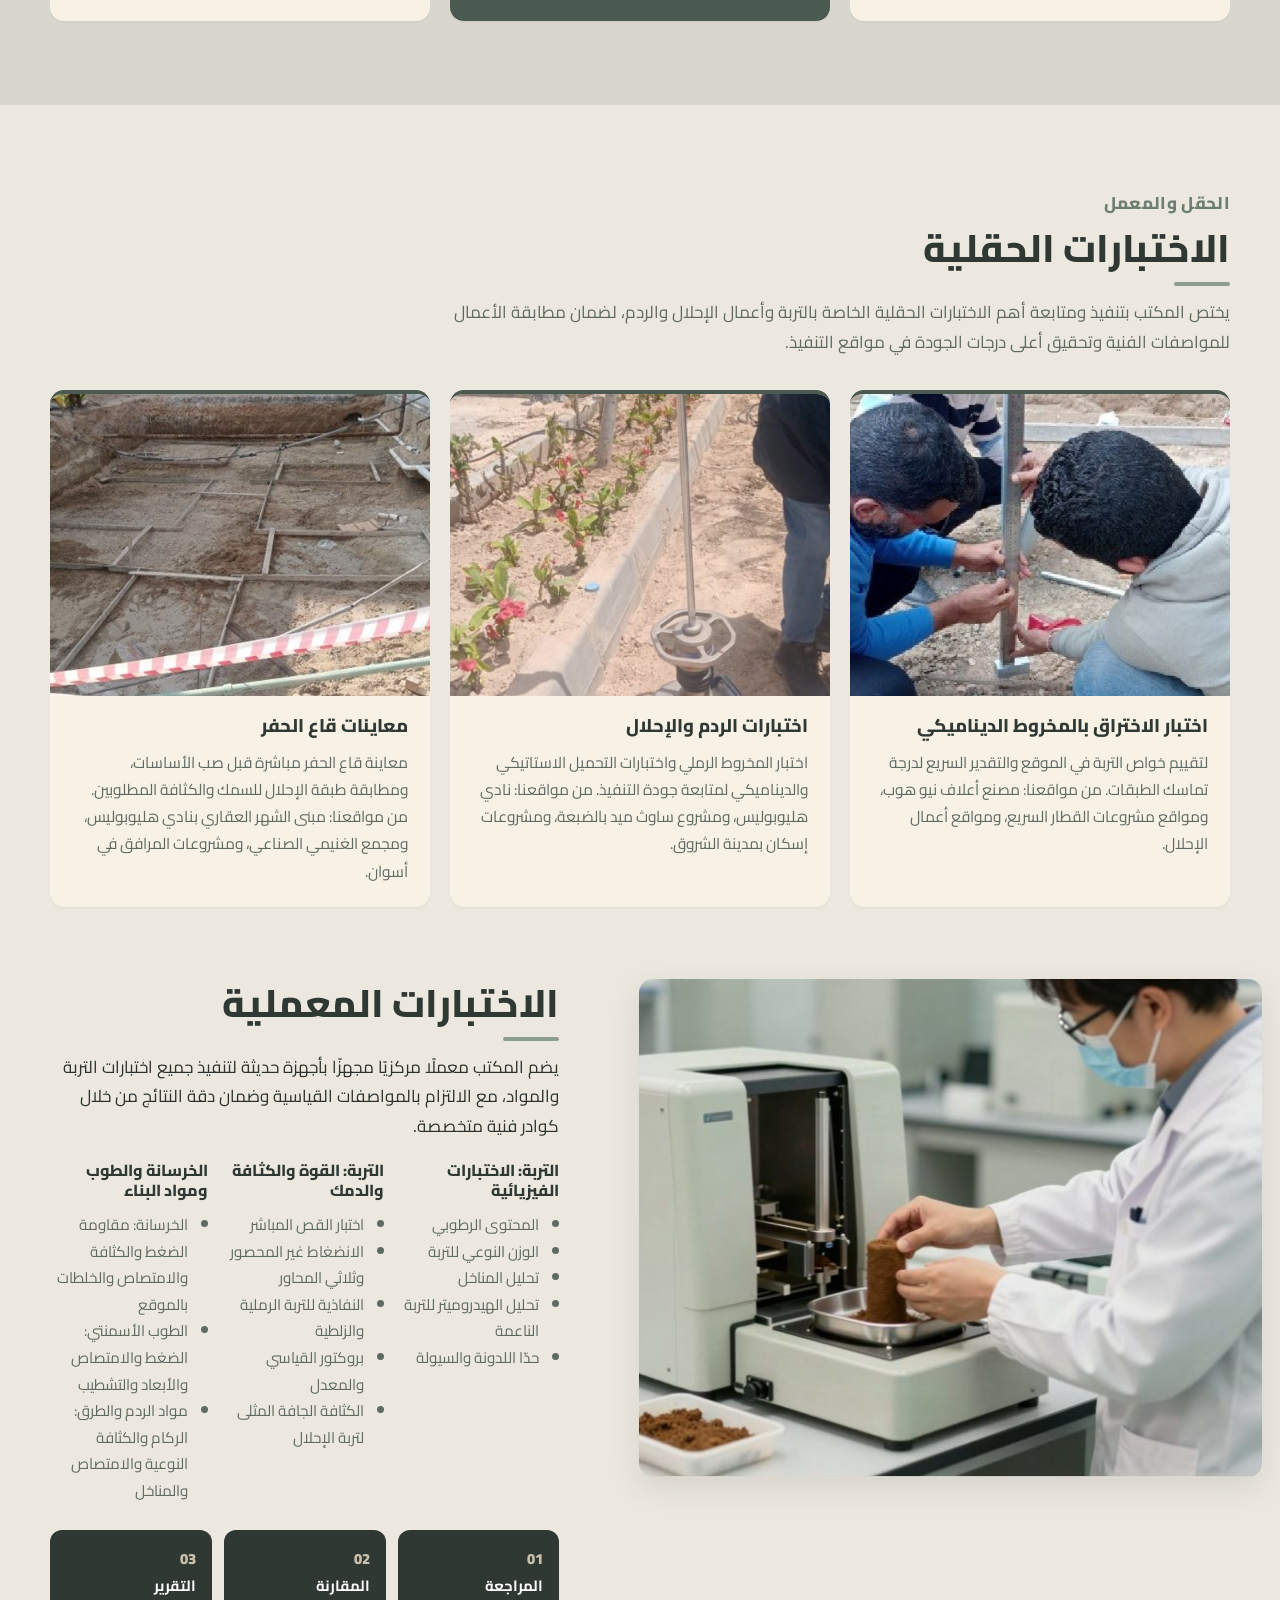
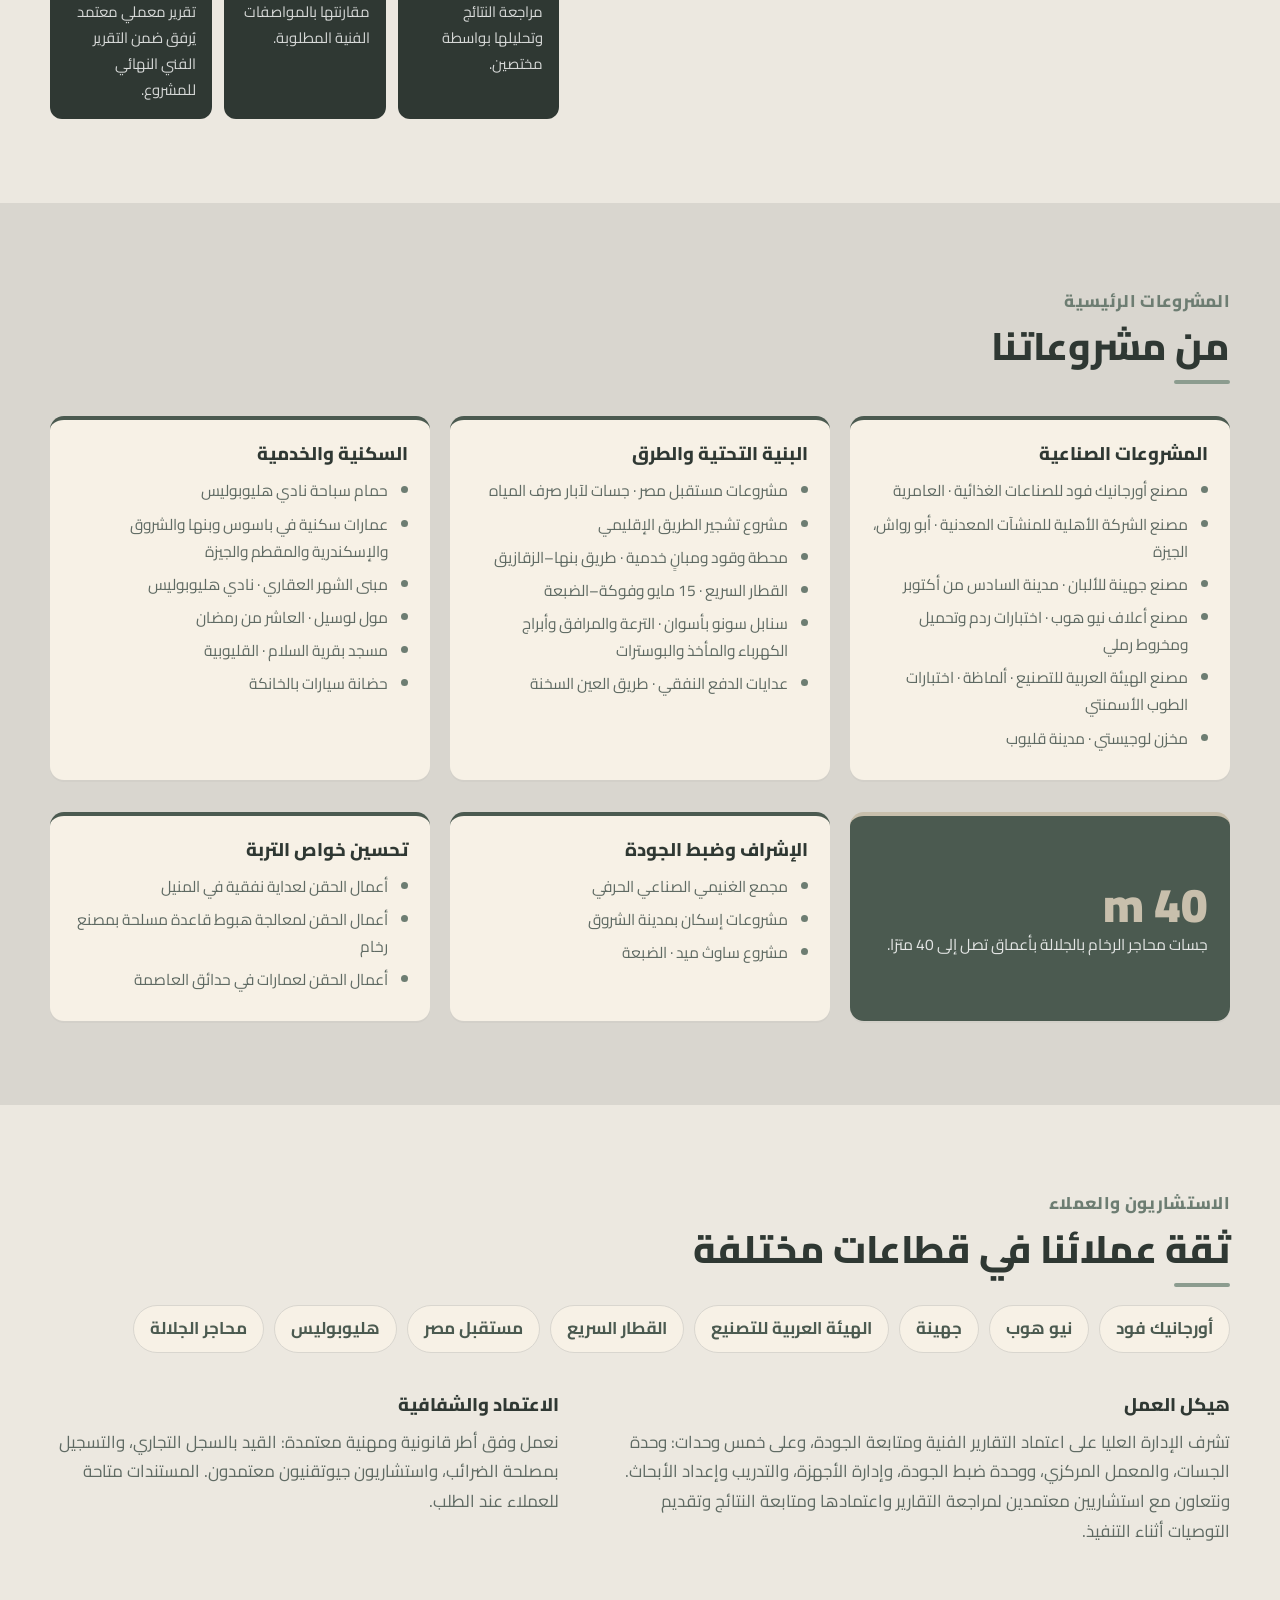
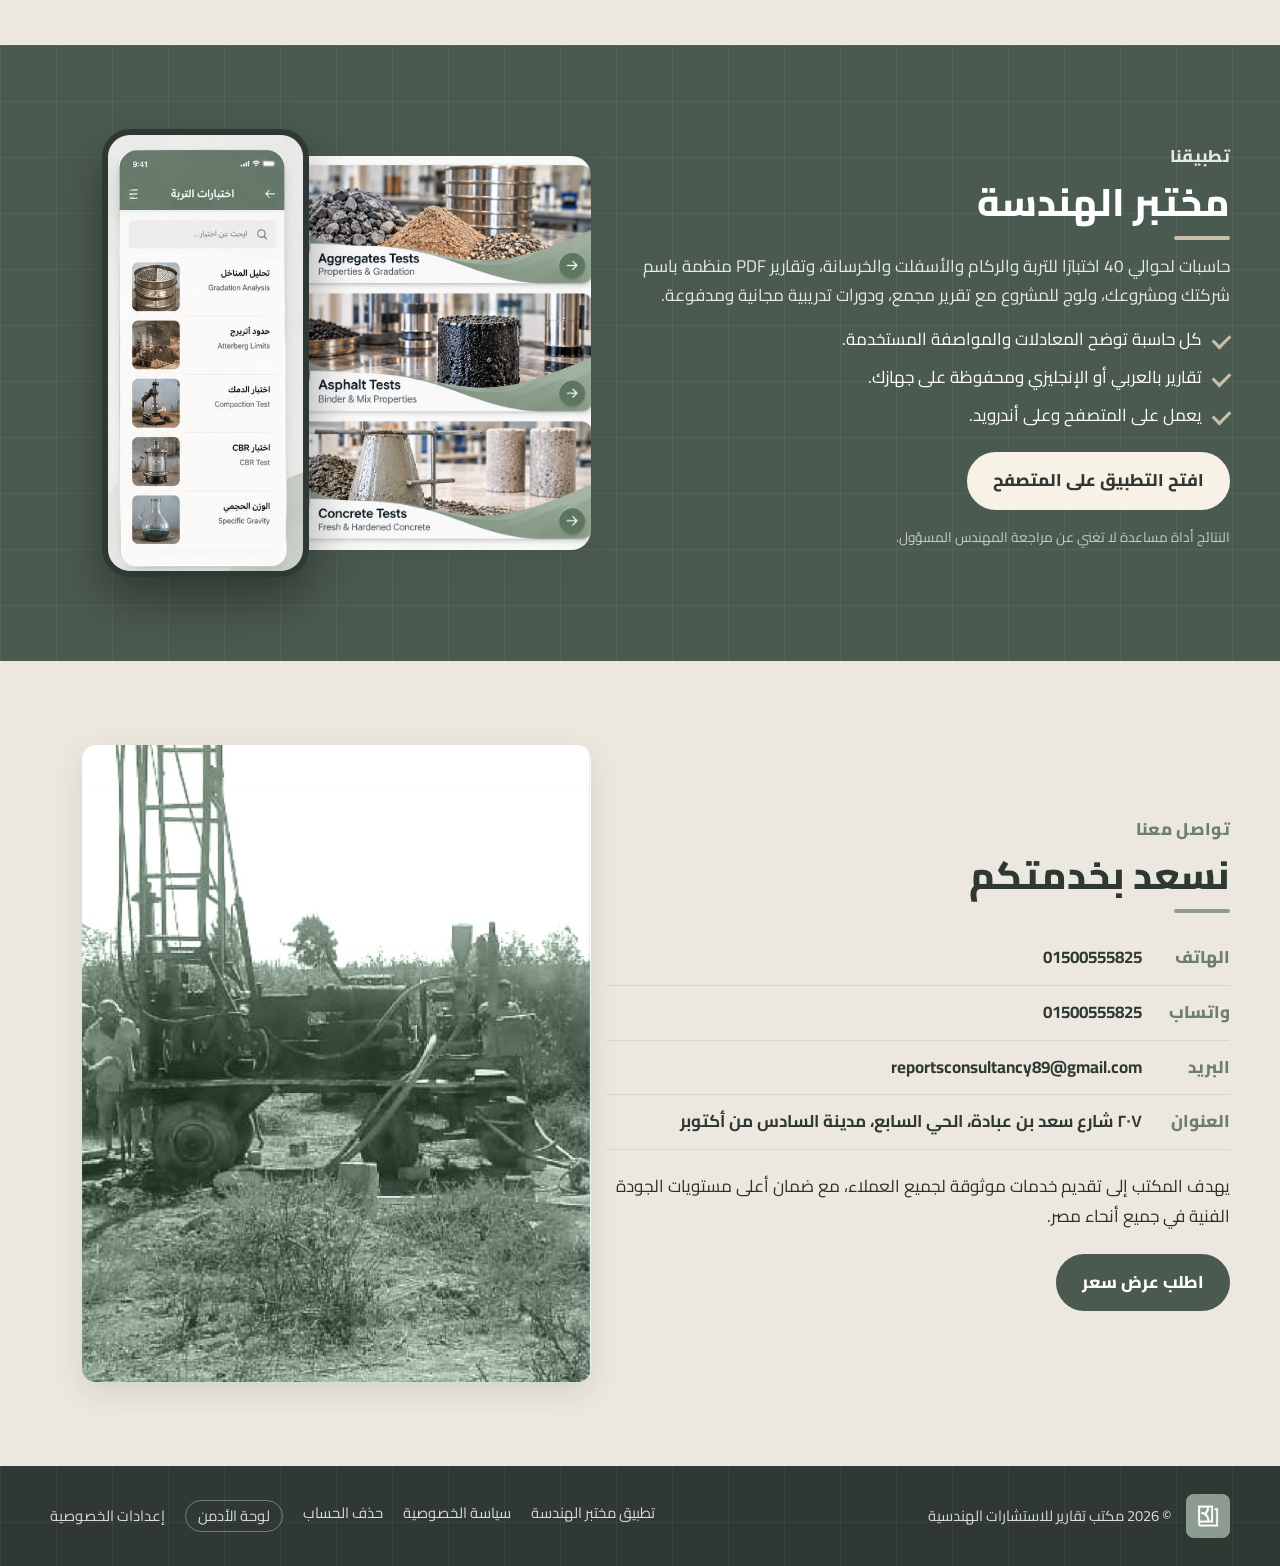
==== commit 2a278a77: "Website: quote request page, WhatsApp button, SEO (structured data, sitemap, robots) (D-058) Co-Auth" ====
--- a/index.html
+++ b/index.html
@@ -6,36 +6,77 @@
 <head>
 <meta charset="utf-8">
 <meta name="viewport" content="width=device-width, initial-scale=1">
-<title>تقارير للاستشارات الهندسية | Reports for Engineering Consultancy</title>
-<meta name="description" content="مكتب تقارير للاستشارات الهندسية: أعمال الجسات، الاختبارات الجيوتقنية الحقلية والمعملية، ضبط الجودة، والتقارير الفنية المعتمدة. تطبيق مختبر الهندسة لحاسبات الاختبارات والتقارير.">
+<title>تقارير للاستشارات الهندسية | جسات واختبارات تربة ومعمل بمدينة 6 أكتوبر</title>
+<meta name="description" content="مكتب تقارير للاستشارات الهندسية بمدينة 6 أكتوبر: أعمال الجسات والدراسات الجيوتقنية، اختبارات التربة الحقلية والمعملية، ضبط الجودة، وتقارير فنية وفق ASTM وBS والكود المصري. اطلب عرض سعر على واتساب.">
+<link rel="canonical" href="https://reportslab.si/">
 <meta name="theme-color" content="#4b5a50">
 <link rel="icon" type="image/png" href="favicon.png">
-<meta property="og:title" content="Reports for Engineering Consultancy">
-<meta property="og:description" content="Soil investigation, geotechnical testing, quality control, and certified technical reports.">
-<meta property="og:image" content="assets/img/team.jpg">
+<link rel="apple-touch-icon" href="assets/img/logo-mark.jpg">
+<meta property="og:type" content="website">
+<meta property="og:locale" content="ar_EG">
+<meta property="og:locale:alternate" content="en_US">
+<meta property="og:site_name" content="تقارير للاستشارات الهندسية">
+<meta property="og:title" content="تقارير للاستشارات الهندسية | جسات واختبارات تربة">
+<meta property="og:description" content="جسات ودراسات جيوتقنية، اختبارات تربة حقلية ومعملية، ضبط جودة، وتقارير فنية معتمدة. Soil investigation, geotechnical testing and quality control in Egypt.">
+<meta property="og:url" content="https://reportslab.si/">
+<meta property="og:image" content="https://reportslab.si/assets/img/team.jpg">
+<meta name="twitter:card" content="summary_large_image">
+<script type="application/ld+json">
+{
+  "@context": "https://schema.org",
+  "@type": "ProfessionalService",
+  "@id": "https://reportslab.si/#office",
+  "name": "مكتب تقارير للاستشارات الهندسية",
+  "alternateName": "Reports for Engineering Consultancy",
+  "url": "https://reportslab.si/",
+  "logo": "https://reportslab.si/assets/img/logo-full.png",
+  "image": "https://reportslab.si/assets/img/team.jpg",
+  "description": "أعمال الجسات والدراسات الجيوتقنية، الاختبارات الحقلية والمعملية للتربة والمواد، ضبط الجودة، والتقارير الفنية وفق ASTM وBS وDIN والكود المصري.",
+  "telephone": "+201500555825",
+  "email": "reportsconsultancy89@gmail.com",
+  "address": {
+    "@type": "PostalAddress",
+    "streetAddress": "207 Saad Ibn Ebada St., 7th District",
+    "addressLocality": "6th of October City",
+    "addressRegion": "Giza",
+    "addressCountry": "EG"
+  },
+  "areaServed": { "@type": "Country", "name": "Egypt" },
+  "knowsAbout": ["Soil investigation", "Geotechnical testing", "Laboratory soil testing", "Quality control", "Plate load test", "Dynamic cone penetration test"],
+  "contactPoint": {
+    "@type": "ContactPoint",
+    "telephone": "+201500555825",
+    "contactType": "sales",
+    "availableLanguage": ["ar", "en"]
+  }
+}
+</script>
 <link rel="stylesheet" href="styles.css">
-<!-- Analytics (D-057): every consent signal starts denied; main.js updates
-     analytics_storage only after the visitor agrees in the banner. -->
+<!-- Analytics (D-057): Google Tag Manager loads only after the visitor
+     agrees in the banner (or agreed before), so nothing reaches Google
+     until then. Every consent signal starts denied; only analytics_storage
+     is ever granted. -->
 <script>
   window.dataLayer = window.dataLayer || [];
   function gtag(){dataLayer.push(arguments);}
   gtag('consent', 'default', {
     analytics_storage: 'denied', ad_storage: 'denied',
-    ad_user_data: 'denied', ad_personalization: 'denied',
-    wait_for_update: 500
+    ad_user_data: 'denied', ad_personalization: 'denied'
   });
+  window.loadGtm = function () {
+    if (window.gtmLoaded) return;
+    window.gtmLoaded = true;
+    gtag('consent', 'update', { analytics_storage: 'granted' });
+    (function(w,d,s,l,i){w[l]=w[l]||[];w[l].push({'gtm.start':
+    new Date().getTime(),event:'gtm.js'});var f=d.getElementsByTagName(s)[0],
+    j=d.createElement(s),dl=l!='dataLayer'?'&l='+l:'';j.async=true;j.src=
+    'https://www.googletagmanager.com/gtm.js?id='+i+dl;f.parentNode.insertBefore(j,f);
+    })(window,document,'script','dataLayer','GTM-PLSBZR5N');
+  };
   try {
-    if (localStorage.getItem('reports-consent') === 'granted') {
-      gtag('consent', 'update', { analytics_storage: 'granted' });
-    }
+    if (localStorage.getItem('reports-consent') === 'granted') window.loadGtm();
   } catch (_) {}
 </script>
-<!-- Google Tag Manager -->
-<script>(function(w,d,s,l,i){w[l]=w[l]||[];w[l].push({'gtm.start':
-new Date().getTime(),event:'gtm.js'});var f=d.getElementsByTagName(s)[0],
-j=d.createElement(s),dl=l!='dataLayer'?'&l='+l:'';j.async=true;j.src=
-'https://www.googletagmanager.com/gtm.js?id='+i+dl;f.parentNode.insertBefore(j,f);
-})(window,document,'script','dataLayer','GTM-PLSBZR5N');</script>
 </head>
 <body>
 
@@ -50,6 +91,7 @@
       <a href="#testing" data-en="Testing">الاختبارات</a>
       <a href="#projects" data-en="Projects">مشروعاتنا</a>
       <a href="#app" data-en="The app">التطبيق</a>
+      <a href="quote.html" data-en="Request a quote">طلب عرض سعر</a>
       <a href="#contact" data-en="Contact">تواصل معنا</a>
     </nav>
     <div class="header-actions">
@@ -70,7 +112,7 @@
       <h1 data-en="Quality you can trust">الجودة التي تثق بها</h1>
       <p class="lead" data-en="Soil investigation · Geotechnical testing · Quality control · Certified technical reports">أعمال الجسات · الاختبارات الجيوتقنية · ضبط الجودة · التقارير الفنية المعتمدة</p>
       <div class="hero-actions">
-        <a class="btn" href="#contact" data-en="Request a service">اطلب خدمة</a>
+        <a class="btn" href="quote.html" data-en="Request a quote">اطلب عرض سعر</a>
         <a class="btn btn-ghost" href="#app" data-en="Lab Engineering app">تطبيق مختبر الهندسة</a>
       </div>
       <ul class="badges">
@@ -360,10 +402,14 @@
         <h2 data-en="Get in touch">نسعد بخدمتكم</h2>
         <ul class="contact-list">
           <li><span data-en="Phone">الهاتف</span><a href="tel:+201500555825" dir="ltr">01500555825</a></li>
+          <li><span data-en="WhatsApp">واتساب</span><a href="https://wa.me/201500555825" target="_blank" rel="noopener" dir="ltr">01500555825</a></li>
           <li><span data-en="Email">البريد</span><a href="mailto:reportsconsultancy89@gmail.com" dir="ltr">reportsconsultancy89@gmail.com</a></li>
           <li><span data-en="Address">العنوان</span><a href="https://www.google.com/maps/search/?api=1&amp;query=207+Saad+Ibn+Ebada+St+7th+District+6th+of+October+City+Egypt" target="_blank" rel="noopener" data-en="207 Saad Ibn Ebada St., 7th District, 6th of October City, Egypt">٢٠٧ شارع سعد بن عبادة، الحي السابع، مدينة السادس من أكتوبر</a></li>
         </ul>
         <p data-en="Our goal is to deliver reliable services to every client, with the highest technical quality across Egypt.">يهدف المكتب إلى تقديم خدمات موثوقة لجميع العملاء، مع ضمان أعلى مستويات الجودة الفنية في جميع أنحاء مصر.</p>
+        <div class="hero-actions">
+          <a class="btn" href="quote.html" data-en="Request a quote">اطلب عرض سعر</a>
+        </div>
       </div>
       <figure class="photo"><img src="assets/img/drilling-rig.jpg" alt="ماكينة جسات في الموقع" data-en-alt="Drilling rig on site" loading="lazy" width="677" height="1133"></figure>
     </div>
@@ -386,6 +432,10 @@
   </div>
 </footer>
 
+<a class="wa-float" href="https://wa.me/201500555825?text=%D8%A7%D9%84%D8%B3%D9%84%D8%A7%D9%85%20%D8%B9%D9%84%D9%8A%D9%83%D9%85%D8%8C%20%D8%B9%D9%86%D8%AF%D9%8A%20%D8%A7%D8%B3%D8%AA%D9%81%D8%B3%D8%A7%D8%B1" target="_blank" rel="noopener" aria-label="تواصل معنا على واتساب" data-en-label="Chat with us on WhatsApp">
+  <svg viewBox="0 0 24 24" width="30" height="30" aria-hidden="true"><path fill="currentColor" d="M12 2a10 10 0 0 0-8.6 15.1L2 22l5-1.3A10 10 0 1 0 12 2Zm0 18.2a8.2 8.2 0 0 1-4.2-1.2l-.3-.2-3 .8.8-2.9-.2-.3A8.2 8.2 0 1 1 12 20.2Zm4.5-6.1c-.2-.1-1.5-.7-1.7-.8-.2-.1-.4-.1-.6.1l-.8 1c-.1.2-.3.2-.5.1a6.7 6.7 0 0 1-3.3-2.9c-.3-.4.3-.4.7-1.3.1-.2 0-.3 0-.4l-.8-1.8c-.2-.5-.4-.4-.6-.4h-.5a1 1 0 0 0-.7.3 3 3 0 0 0-.9 2.2 5.2 5.2 0 0 0 1.1 2.7 11.8 11.8 0 0 0 4.5 4c1.7.7 2.3.8 3.2.6.5-.1 1.5-.6 1.7-1.2.2-.6.2-1.1.2-1.2-.1-.1-.3-.2-.5-.3Z"/></svg>
+</a>
+
 <div class="consent" id="consent" role="dialog" aria-live="polite" aria-labelledby="consent-text" hidden>
   <p id="consent-text" data-en="We use Google Analytics to count visitors and see which pages are useful, with no advertising. Do you agree?">نستخدم Google Analytics لمعرفة عدد الزوار وأكثر الصفحات فائدة، بدون أي إعلانات. هل توافق؟</p>
   <div class="consent-actions">
--- a/styles.css
+++ b/styles.css
@@ -371,3 +371,57 @@
   font-size: 0.92rem; cursor: pointer;
 }
 .link-button:hover { color: var(--white); text-decoration: underline; }
+
+/* Quote request page (D-058) */
+.quote-page { background: var(--beige-100); }
+.quote-grid { display: grid; grid-template-columns: 1fr 1.1fr; gap: 48px; align-items: start; }
+.quote-intro h1 { font-size: clamp(1.8rem, 3.6vw, 2.6rem); font-weight: 800; color: var(--green-900); }
+.quote-direct { margin-top: 18px; font-weight: 700; color: var(--green-700); }
+.quote-direct a { color: var(--green-900); }
+.quote-form {
+  background: var(--white); border-radius: var(--radius); box-shadow: var(--shadow);
+  padding: 28px; display: flex; flex-direction: column; gap: 16px;
+}
+.field { display: flex; flex-direction: column; gap: 6px; min-width: 0; }
+.field-row { display: grid; grid-template-columns: 1fr 1fr; gap: 16px; }
+.field label { font-weight: 700; color: var(--green-900); font-size: 0.95rem; }
+.field input, .field select, .field textarea {
+  font: inherit; color: var(--text); background: var(--beige-100);
+  border: 1px solid var(--beige-300); border-radius: 10px; padding: 11px 12px; width: 100%;
+}
+.field input:focus, .field select:focus, .field textarea:focus {
+  outline: 2px solid var(--green-300); outline-offset: 1px; border-color: var(--green-500); background: var(--white);
+}
+.field input[aria-invalid="true"], .field select[aria-invalid="true"] { border-color: #b3261e; }
+.field-error { margin: 0; color: #b3261e; font-size: 0.85rem; font-weight: 700; }
+.field-error[hidden] { display: none; }
+.btn-whatsapp { display: inline-flex; align-items: center; justify-content: center; gap: 10px; background: #1f8f4e; border-color: #1f8f4e; color: var(--white); font-size: 1.05rem; padding-block: 13px; cursor: pointer; }
+.btn-whatsapp:hover { background: #17733e; border-color: #17733e; }
+.form-note { margin-top: 0; text-align: center; }
+@media (max-width: 860px) {
+  .quote-grid { grid-template-columns: 1fr; gap: 28px; }
+}
+@media (max-width: 520px) {
+  .field-row { grid-template-columns: 1fr; }
+  .quote-form { padding: 20px; }
+}
+
+/* Floating WhatsApp button (D-058) */
+.wa-float {
+  position: fixed; left: 20px; bottom: 20px; z-index: 55;
+  width: 58px; height: 58px; border-radius: 50%;
+  display: grid; place-items: center;
+  background: #1f8f4e; color: var(--white);
+  box-shadow: 0 8px 24px rgba(31, 143, 78, 0.35);
+  transition: transform 0.2s ease, box-shadow 0.2s ease, bottom 0.25s ease;
+}
+.wa-float:hover { transform: translateY(-3px) scale(1.04); box-shadow: 0 12px 28px rgba(31, 143, 78, 0.45); }
+.wa-float:focus-visible { outline: 3px solid var(--green-300); outline-offset: 3px; }
+body:has(.consent:not([hidden])) .wa-float { bottom: 200px; }
+@media (min-width: 700px) {
+  body:has(.consent:not([hidden])) .wa-float { bottom: 20px; }
+}
+@media (prefers-reduced-motion: reduce) {
+  .wa-float { transition: none; }
+  .wa-float:hover { transform: none; }
+}
